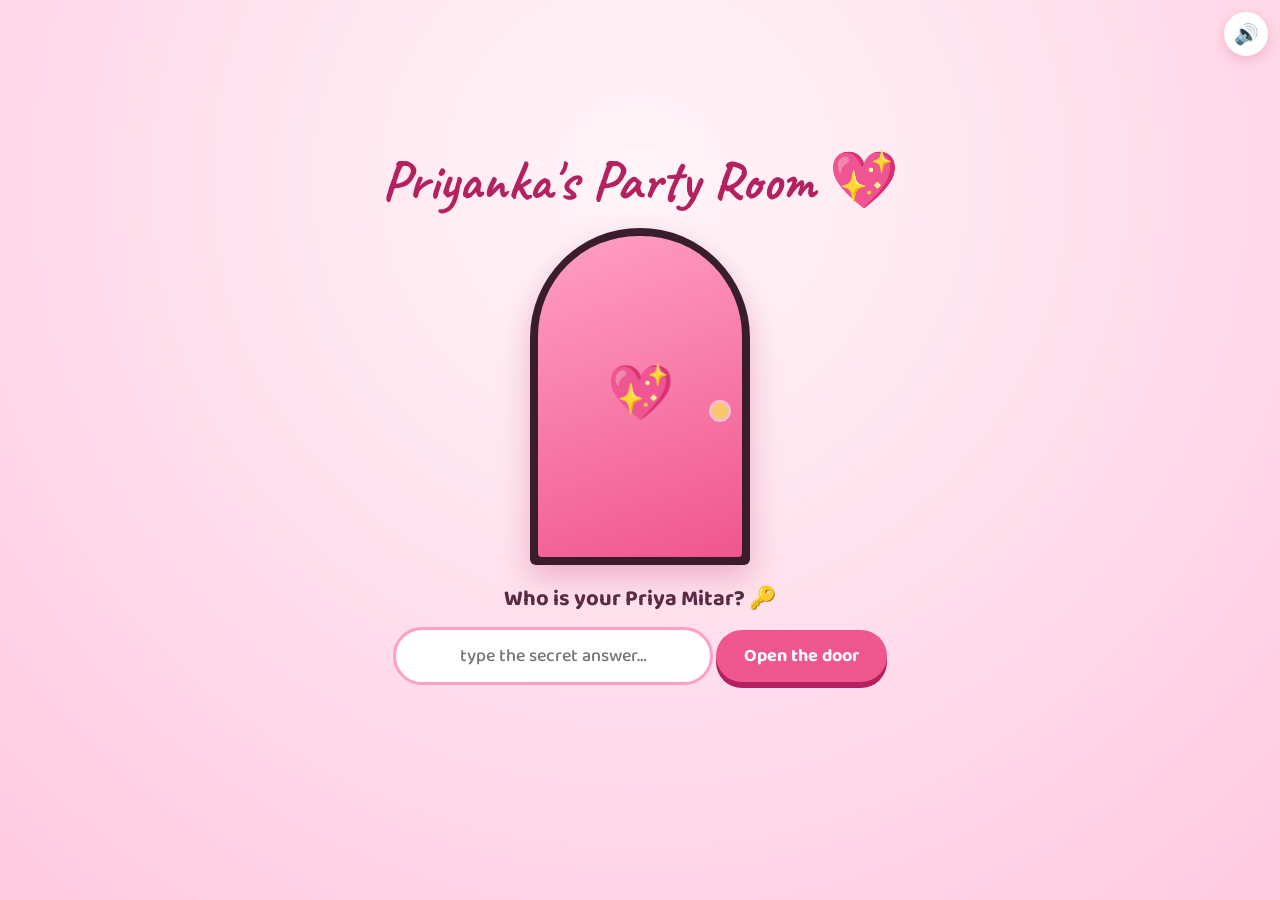
==== index.html @ fe65ac15 "feat: scaffold, door scene, countdown, audio and confetti libs Co-Authored-By: Claude Sonnet 5.5 <no" ====
<!doctype html>
<html lang="en">
<head>
  <meta charset="utf-8">
  <meta name="viewport" content="width=device-width, initial-scale=1, viewport-fit=cover">
  <title>Happy Birthday Priyanka 💖</title>
  <meta name="theme-color" content="#ffd6e7">
  <link rel="preconnect" href="https://fonts.googleapis.com">
  <link href="https://fonts.googleapis.com/css2?family=Baloo+2:wght@500;700&family=Caveat:wght@500;700&display=swap" rel="stylesheet">
  <link rel="stylesheet" href="css/base.css">
  <link rel="stylesheet" href="css/scenes.css">
</head>
<body>
  <canvas id="fx" aria-hidden="true"></canvas>
  <main id="stage"></main>
  <button id="mute" class="icon-btn" aria-label="Toggle sound">🔊</button>
  <script src="vendor/gsap.min.js"></script>
  <script type="module" src="js/main.js"></script>
</body>
</html>
---- css/base.css ----
:root {
  --pink-50: #fff5f9;
  --pink-100: #ffe3ef;
  --pink-200: #ffc9de;
  --pink-300: #ff9fc4;
  --pink-500: #f0568e;
  --pink-700: #b3225f;
  --cream: #fff8ec;
  --gold: #f7c86a;
  --ink: #5a2a43;
  --font-ui: 'Baloo 2', 'Segoe UI', system-ui, sans-serif;
  --font-hand: 'Caveat', 'Comic Sans MS', cursive;
  --bounce: cubic-bezier(.34, 1.56, .64, 1);
}
* { box-sizing: border-box; -webkit-tap-highlight-color: transparent; }
html, body { margin: 0; height: 100%; overflow: hidden; background: var(--pink-100); color: var(--ink); font-family: var(--font-ui); touch-action: manipulation; }
#stage { position: fixed; inset: 0; overflow: hidden; background: radial-gradient(circle at 50% 20%, var(--pink-50), var(--pink-200)); }
#fx { position: fixed; inset: 0; width: 100%; height: 100%; pointer-events: none; z-index: 50; }
.scene { position: absolute; inset: 0; display: flex; flex-direction: column; align-items: center; justify-content: center; padding: 16px; text-align: center; }
.icon-btn { position: fixed; top: 12px; right: 12px; z-index: 60; width: 44px; height: 44px; border-radius: 50%; border: 0; background: #fff; box-shadow: 0 4px 12px #b3225f33; font-size: 20px; cursor: pointer; }
.btn { font: 700 18px var(--font-ui); color: #fff; background: var(--pink-500); border: 0; border-radius: 999px; padding: 12px 28px; min-height: 48px; box-shadow: 0 6px 0 var(--pink-700); cursor: pointer; transition: transform .15s var(--bounce); }
.btn:active { transform: translateY(4px); box-shadow: 0 2px 0 var(--pink-700); }
.hand { font-family: var(--font-hand); }
h1, h2 { margin: 0 0 .3em; color: var(--pink-700); }
.hidden { display: none !important; }
@media (prefers-reduced-motion: reduce) { * { animation-duration: .01ms !important; } }
---- css/scenes.css ----
/* ---------- Door ---------- */
.door-title { font-size: clamp(32px, 8vw, 56px); margin: 0 0 12px; }
.door { width: min(220px, 50vw); aspect-ratio: 3/4.6; perspective: 700px; margin-bottom: 16px; background: #3a1d2c; border-radius: 110px 110px 6px 6px; padding: 8px; box-shadow: 0 12px 30px #b3225f44; cursor: pointer; }
.door-panel { position: relative; width: 100%; height: 100%; border-radius: 100px 100px 4px 4px; background: linear-gradient(160deg, var(--pink-300), var(--pink-500)); transform-origin: left center; transition: transform 1.1s var(--bounce); display: grid; place-items: center; }
.door.open .door-panel { transform: rotateY(-105deg); }
.door.open { background: radial-gradient(circle, #fff3b0, #ffb4d2); }
.knob { position: absolute; right: 14px; top: 52%; width: 16px; height: 16px; border-radius: 50%; background: var(--gold); box-shadow: 0 0 0 3px #fff8; }
.door-heart { font-size: 54px; animation: beat 1.2s infinite; }
@keyframes beat { 50% { transform: scale(1.18); } }
.hint { font-size: 26px; margin: 0 0 8px; }
.count { display: flex; gap: 10px; justify-content: center; }
.cd { background: #fff; border-radius: 16px; padding: 8px 12px; min-width: 62px; box-shadow: 0 4px 10px #b3225f22; }
.cd b { display: block; font-size: 28px; color: var(--pink-500); }
.cd small { color: var(--ink); opacity: .7; }
.question { font-size: 22px; font-weight: 700; margin: 0 0 10px; }
.answer { width: min(320px, 80vw); font: 500 18px var(--font-ui); padding: 12px 18px; border-radius: 999px; border: 3px solid var(--pink-300); outline: 0; text-align: center; margin-bottom: 12px; background: #fff; color: var(--ink); }
.answer:focus { border-color: var(--pink-500); }
.msg { min-height: 3em; max-width: 340px; margin: 10px auto 0; font-weight: 700; color: var(--pink-700); }
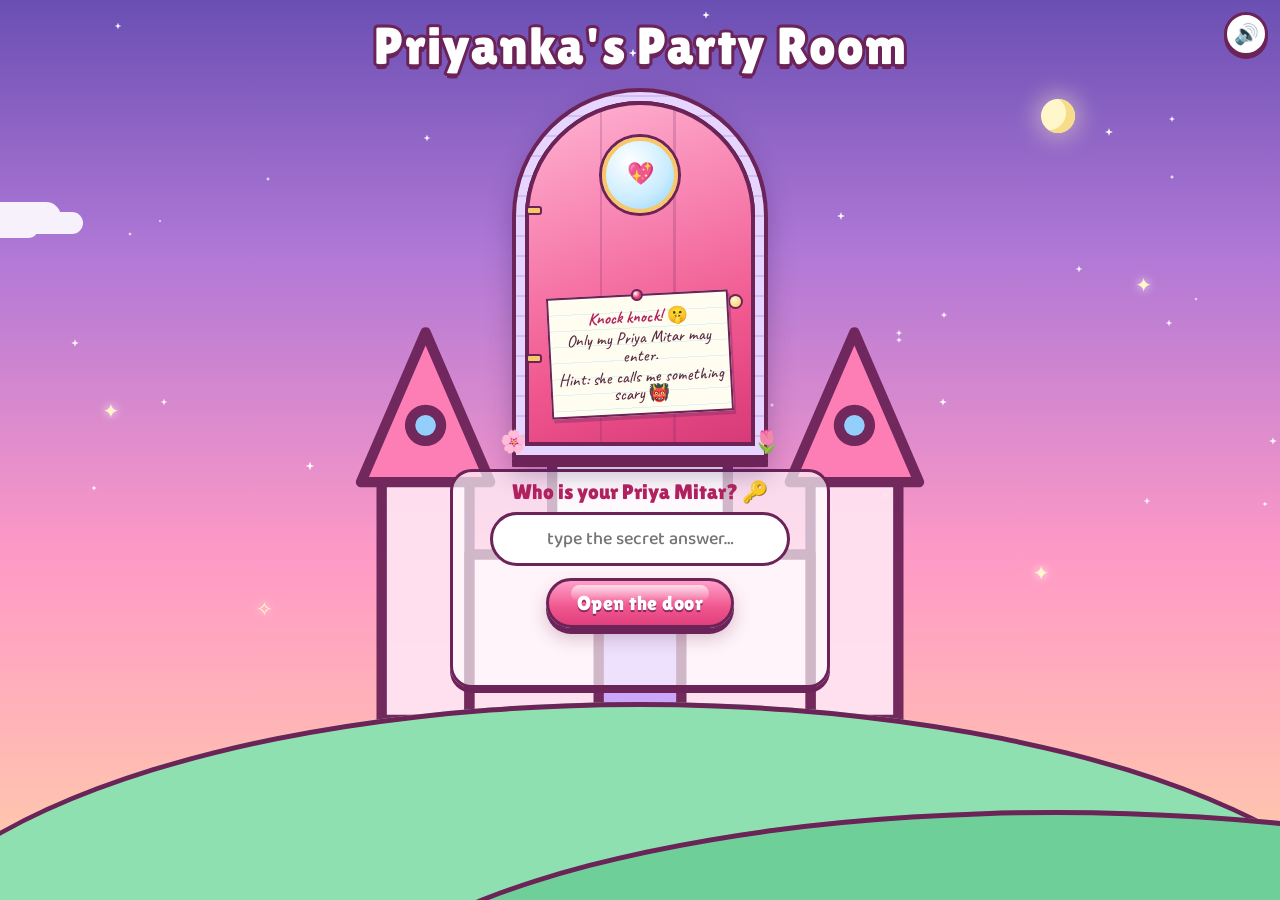
==== commit 8901ca23: "feat: storybook cartoon theme, note pinned on the door Co-Authored-By: Claude Sonnet 5.5 <noreply@an" ====
--- a/index.html
+++ b/index.html
@@ -6,7 +6,7 @@
   <title>Happy Birthday Priyanka 💖</title>
   <meta name="theme-color" content="#ffd6e7">
   <link rel="preconnect" href="https://fonts.googleapis.com">
-  <link href="https://fonts.googleapis.com/css2?family=Baloo+2:wght@500;700&family=Caveat:wght@500;700&display=swap" rel="stylesheet">
+  <link href="https://fonts.googleapis.com/css2?family=Baloo+2:wght@500;700&family=Caveat:wght@500;700&family=Lilita+One&display=swap" rel="stylesheet">
   <link rel="stylesheet" href="css/base.css">
   <link rel="stylesheet" href="css/scenes.css">
 </head>
--- a/css/base.css
+++ b/css/base.css
@@ -8,19 +8,23 @@
   --cream: #fff8ec;
   --gold: #f7c86a;
   --ink: #5a2a43;
+  --outline: #6b2358;
+  --font-title: 'Lilita One', 'Baloo 2', system-ui, sans-serif;
   --font-ui: 'Baloo 2', 'Segoe UI', system-ui, sans-serif;
   --font-hand: 'Caveat', 'Comic Sans MS', cursive;
   --bounce: cubic-bezier(.34, 1.56, .64, 1);
 }
 * { box-sizing: border-box; -webkit-tap-highlight-color: transparent; }
 html, body { margin: 0; height: 100%; overflow: hidden; background: var(--pink-100); color: var(--ink); font-family: var(--font-ui); touch-action: manipulation; }
-#stage { position: fixed; inset: 0; overflow: hidden; background: radial-gradient(circle at 50% 20%, var(--pink-50), var(--pink-200)); }
+#stage { position: fixed; inset: 0; overflow: hidden; background: linear-gradient(#ffd9ec, #ffc2dd); }
 #fx { position: fixed; inset: 0; width: 100%; height: 100%; pointer-events: none; z-index: 50; }
 .scene { position: absolute; inset: 0; display: flex; flex-direction: column; align-items: center; justify-content: center; padding: 16px; text-align: center; }
-.icon-btn { position: fixed; top: 12px; right: 12px; z-index: 60; width: 44px; height: 44px; border-radius: 50%; border: 0; background: #fff; box-shadow: 0 4px 12px #b3225f33; font-size: 20px; cursor: pointer; }
-.btn { font: 700 18px var(--font-ui); color: #fff; background: var(--pink-500); border: 0; border-radius: 999px; padding: 12px 28px; min-height: 48px; box-shadow: 0 6px 0 var(--pink-700); cursor: pointer; transition: transform .15s var(--bounce); }
-.btn:active { transform: translateY(4px); box-shadow: 0 2px 0 var(--pink-700); }
+.icon-btn { position: fixed; top: 12px; right: 12px; z-index: 60; width: 44px; height: 44px; border-radius: 50%; border: 3px solid var(--outline); background: #fff; box-shadow: 0 3px 0 var(--outline); font-size: 20px; cursor: pointer; }
+.btn { position: relative; font: 400 20px var(--font-title); letter-spacing: .5px; color: #fff; text-shadow: 0 2px 0 #8a2760; background: linear-gradient(#ff9fc9, #f0568e 60%, #e0407c); border: 3px solid var(--outline); border-radius: 999px; padding: 10px 28px; min-height: 50px; box-shadow: 0 6px 0 var(--outline), 0 10px 18px #6b235844; cursor: pointer; transition: transform .15s var(--bounce); overflow: hidden; }
+.btn::after { content: ''; position: absolute; left: 12%; right: 12%; top: 4px; height: 38%; border-radius: 999px; background: linear-gradient(#ffffffaa, #fff0); pointer-events: none; }
+.btn:active { transform: translateY(4px); box-shadow: 0 2px 0 var(--outline); }
 .hand { font-family: var(--font-hand); }
 h1, h2 { margin: 0 0 .3em; color: var(--pink-700); }
+.title { font: 400 clamp(34px, 9.5vw, 58px)/1 var(--font-title); color: #fff; margin: 0; -webkit-text-stroke: 7px var(--outline); paint-order: stroke fill; text-shadow: 0 5px 0 var(--outline); letter-spacing: 1px; }
 .hidden { display: none !important; }
 @media (prefers-reduced-motion: reduce) { * { animation-duration: .01ms !important; } }
--- a/css/scenes.css
+++ b/css/scenes.css
@@ -1,18 +1,100 @@
-/* ---------- Door ---------- */
-.door-title { font-size: clamp(32px, 8vw, 56px); margin: 0 0 12px; }
-.door { width: min(220px, 50vw); aspect-ratio: 3/4.6; perspective: 700px; margin-bottom: 16px; background: #3a1d2c; border-radius: 110px 110px 6px 6px; padding: 8px; box-shadow: 0 12px 30px #b3225f44; cursor: pointer; }
-.door-panel { position: relative; width: 100%; height: 100%; border-radius: 100px 100px 4px 4px; background: linear-gradient(160deg, var(--pink-300), var(--pink-500)); transform-origin: left center; transition: transform 1.1s var(--bounce); display: grid; place-items: center; }
+/* ---------- Door: storybook twilight ---------- */
+.door-scene { justify-content: flex-start; gap: 10px; padding-top: 14px; background: linear-gradient(#6a4fb3 0%, #b078d6 28%, #ff9ac6 62%, #ffd0a8 100%); overflow: hidden; z-index: 0; }
+.sky { position: absolute; inset: 0; z-index: -1; overflow: hidden; }
+.stars i { position: absolute; width: 6px; height: 6px; background: #fff; clip-path: polygon(50% 0, 62% 38%, 100% 50%, 62% 62%, 50% 100%, 38% 62%, 0 50%, 38% 38%); animation: twinkle2 2.4s ease-in-out infinite; }
+@keyframes twinkle2 { 50% { opacity: .25; } }
+.moon { position: absolute; right: 16%; top: 11%; width: 34px; height: 34px; border-radius: 50%; background: #fff7c9; box-shadow: inset -9px -3px 0 #f7dd8a, 0 0 22px 6px #fff7c966; }
+.cloud { position: absolute; height: 22px; width: 90px; border-radius: 99px; background: #fff; opacity: .9; box-shadow: 18px -10px 0 4px #fff, 44px -4px 0 0 #fff; animation: drift 24s linear infinite alternate; }
+.c1 { top: 24%; left: -4%; }
+.c2 { top: 40%; right: -6%; transform: scale(.7); animation-duration: 30s; animation-direction: alternate-reverse; }
+@keyframes drift { to { transform: translateX(40px); } }
+.castle { position: absolute; left: 50%; bottom: 20%; width: min(620px, 135vw); transform: translateX(-50%); opacity: .95; }
+.hill { position: absolute; left: -10%; right: -10%; border-radius: 50% 50% 0 0 / 100% 100% 0 0; box-shadow: inset 0 5px 0 var(--outline); }
+.h1 { bottom: -10%; height: 32%; background: #8fe0b0; }
+.h2 { bottom: -16%; height: 26%; background: #6fcf98; left: 25%; right: -40%; }
+.spark { position: absolute; color: #fff7c9; text-shadow: 0 0 10px #fff; font-size: 20px; animation: float 3.4s ease-in-out infinite; }
+.s1 { left: 8%; top: 44%; } .s2 { right: 10%; top: 30%; animation-delay: .8s; } .s3 { left: 20%; top: 66%; animation-delay: 1.4s; } .s4 { right: 18%; top: 62%; animation-delay: 2s; }
+@keyframes float { 50% { transform: translateY(-12px) rotate(20deg); opacity: .5; } }
+.door-title { margin-top: 6px; font-size: clamp(26px, 7.4vw, 52px); -webkit-text-stroke: 6px var(--outline); max-width: calc(100% - 64px); }
+.arch { position: relative; padding: 9px; border-radius: 999px 999px 8px 8px; background: repeating-linear-gradient(0deg, #e6d6ff 0 18px, #d4bdf5 18px 20px); border: 4px solid var(--outline); box-shadow: 0 8px 0 var(--outline), 0 14px 26px #3a1d5a55; margin-top: 6px; }
+.arch::before, .arch::after { content: '🌸'; position: absolute; font-size: 22px; bottom: -6px; }
+.arch::before { left: -16px; } .arch::after { right: -16px; content: '🌷'; }
+.door { width: min(230px, 56vw, 26vh); aspect-ratio: 3/4.5; perspective: 800px; border-radius: 999px 999px 4px 4px; background: #3a1d2c; cursor: pointer; }
+.door-panel { position: relative; width: 100%; height: 100%; border-radius: 999px 999px 4px 4px; border: 4px solid var(--outline); background:
+  linear-gradient(90deg, #0000 0 32%, #6b235833 32% 33%, #0000 33% 65%, #6b235833 65% 66%, #0000 66%),
+  linear-gradient(160deg, #ffb3d4, #f0568e 70%, #d63a78);
+  transform-origin: left center; transition: transform 1.1s var(--bounce); display: flex; justify-content: center; align-items: flex-start; padding-top: 14%; overflow: visible; }
 .door.open .door-panel { transform: rotateY(-105deg); }
-.door.open { background: radial-gradient(circle, #fff3b0, #ffb4d2); }
-.knob { position: absolute; right: 14px; top: 52%; width: 16px; height: 16px; border-radius: 50%; background: var(--gold); box-shadow: 0 0 0 3px #fff8; }
-.door-heart { font-size: 54px; animation: beat 1.2s infinite; }
-@keyframes beat { 50% { transform: scale(1.18); } }
-.hint { font-size: 26px; margin: 0 0 8px; }
+.door.open { background: radial-gradient(circle, #fffbd0, #ffd36b 55%, #ffb4d2); }
+.porthole { width: 34%; aspect-ratio: 1; border-radius: 50%; border: 4px solid var(--gold); background: radial-gradient(circle at 35% 30%, #fff, #c9ecff 60%, #8fd3ff); display: grid; place-items: center; font-size: clamp(14px, 4vw, 22px); box-shadow: 0 0 0 3px var(--outline); animation: beat 1.4s infinite; }
+@keyframes beat { 50% { transform: scale(1.1); } }
+.hinge { position: absolute; left: -3px; width: 16px; height: 9px; background: var(--gold); border: 2px solid var(--outline); border-radius: 3px; }
+.hg1 { top: 30%; } .hg2 { top: 74%; }
+.knob { position: absolute; right: 8px; top: 56%; width: 15px; height: 15px; border-radius: 50%; background: radial-gradient(circle at 35% 30%, #fff6c8, var(--gold)); border: 2px solid var(--outline); }
+.note { position: absolute; left: 50%; bottom: 8%; width: 82%; transform: translateX(-50%) rotate(-3deg); background: #fffdf0; padding: 12px 6px 7px; border: 2px solid var(--outline); box-shadow: 2px 4px 0 #6b235855; font: 500 clamp(13px, 3.9vw, 17px)/1.05 var(--font-hand); color: var(--ink); text-align: center; cursor: pointer; z-index: 2; background-image: repeating-linear-gradient(#0000 0 15px, #8fd3ff44 15px 16px); }
+.note p { margin: 0 0 3px; }
+.note p:first-of-type { font-weight: 700; color: var(--pink-700); }
+.pin { position: absolute; top: -7px; left: 50%; width: 12px; height: 12px; margin-left: -6px; border-radius: 50%; background: radial-gradient(circle at 35% 30%, #fff, #e8416f 55%); border: 2px solid var(--outline); }
+.card { background: #fffa; border: 3px solid var(--outline); border-radius: 22px; padding: 8px 16px 10px; box-shadow: 0 5px 0 var(--outline); max-width: min(380px, 92vw); }
+.hint { font-size: 24px; margin: 0 0 6px; color: var(--pink-700); }
 .count { display: flex; gap: 10px; justify-content: center; }
-.cd { background: #fff; border-radius: 16px; padding: 8px 12px; min-width: 62px; box-shadow: 0 4px 10px #b3225f22; }
-.cd b { display: block; font-size: 28px; color: var(--pink-500); }
+.cd { background: #fff; border: 3px solid var(--outline); border-radius: 14px; padding: 4px 10px; min-width: 58px; }
+.cd b { display: block; font: 400 26px var(--font-title); color: var(--pink-500); }
 .cd small { color: var(--ink); opacity: .7; }
-.question { font-size: 22px; font-weight: 700; margin: 0 0 10px; }
-.answer { width: min(320px, 80vw); font: 500 18px var(--font-ui); padding: 12px 18px; border-radius: 999px; border: 3px solid var(--pink-300); outline: 0; text-align: center; margin-bottom: 12px; background: #fff; color: var(--ink); }
-.answer:focus { border-color: var(--pink-500); }
-.msg { min-height: 3em; max-width: 340px; margin: 10px auto 0; font-weight: 700; color: var(--pink-700); }
+.question { font: 400 21px var(--font-title); margin: 0 0 8px; color: var(--pink-700); }
+.answer { width: min(300px, 76vw); font: 500 18px var(--font-ui); padding: 10px 18px; border-radius: 999px; border: 3px solid var(--outline); outline: 0; text-align: center; margin-bottom: 12px; background: #fff; color: var(--ink); }
+.answer:focus { box-shadow: 0 0 0 4px #ff9fc488; }
+.msg { min-height: 2.6em; max-width: 340px; margin: 8px auto 0; font-weight: 700; color: var(--pink-700); font-size: 15px; }
+@media (max-height: 640px) { .door { width: min(180px, 46vw, 26vh); } .castle { display: none; } }
+
+/* ---------- Room: cartoon parlour ---------- */
+.room { position: absolute; inset: 0; overflow: hidden; }
+.wall { position: absolute; inset: 0 0 26% 0; background:
+  radial-gradient(circle at 50% 50%, #ffffff66 0 4px, transparent 5px) 0 0/44px 44px,
+  repeating-linear-gradient(90deg, #ffcfe3 0 30px, #ffbcd8 30px 60px); }
+.wall::after { content: ''; position: absolute; left: 0; right: 0; bottom: 0; height: 54px; background: linear-gradient(#fff3fa, #ffe0ee); border-top: 5px solid var(--outline); }
+.floor { position: absolute; inset: auto 0 0 0; height: 26%; background: repeating-linear-gradient(90deg, #f6cf9f 0 52px, #e8b983 52px 55px); border-top: 5px solid var(--outline); }
+.rug { position: absolute; left: 4%; right: 4%; bottom: 6px; height: calc(26% - 14px); border-radius: 50%; background: radial-gradient(ellipse, #ff9fc9 0 38%, #ffc2dd 38% 60%, #ff9fc9 60%); border: 4px solid var(--outline); opacity: .95; }
+.curtain { position: absolute; top: 0; width: clamp(24px, 8vw, 46px); height: 58%; z-index: 1; background: repeating-linear-gradient(90deg, #d84a8a 0 8px, #ee74a9 8px 16px); border: 3px solid var(--outline); border-top: 0; }
+.curtain.l { left: 0; border-left: 0; border-radius: 0 0 40px 0; } .curtain.r { right: 0; border-right: 0; border-radius: 0 0 0 40px; }
+.curtain::after { content: ''; position: absolute; bottom: 30%; left: 0; right: 0; height: 8px; background: var(--gold); border-block: 2px solid var(--outline); }
+.twinkles b { position: absolute; color: #fff; text-shadow: 0 0 8px #fff; font-size: 16px; animation: float 3.6s ease-in-out infinite; z-index: 1; }
+.fairy { position: absolute; left: 0; top: 0; width: 100%; height: 60px; z-index: 2; }
+.bulbs { z-index: 2; position: absolute; inset: 0 0 auto 0; height: 60px; }
+.bulbs i { position: absolute; width: 13px; height: 17px; border-radius: 50% 50% 55% 55%; border: 2px solid var(--outline); filter: grayscale(1) brightness(.85); opacity: .85; transform: translateX(-50%); }
+.lit .bulbs i { filter: none; opacity: 1; box-shadow: 0 0 14px 4px currentColor; animation: twinkle 1.4s infinite; }
+@keyframes twinkle { 50% { opacity: .45; transform: translateX(-50%) scale(.85); } }
+.disco { position: absolute; left: 50%; top: 0; width: 54px; transform: translateX(-50%); z-index: 3; }
+.disco::before { content: ''; display: block; width: 3px; height: 50px; margin: 0 auto; background: var(--outline); }
+.disco i { display: block; width: 54px; height: 54px; border-radius: 50%; background: conic-gradient(#ddd, #fff, #bbb, #fff, #ccc, #fff, #ddd); border: 3px solid var(--outline); filter: grayscale(.4); }
+.lit .disco i { animation: spin 3s linear infinite; box-shadow: 0 0 30px 12px #fff9, -40px 20px 60px 10px #ff7eb355, 40px 20px 60px 10px #8fd3ff55; filter: none; }
+@keyframes spin { to { transform: rotate(360deg); } }
+.banner { position: absolute; top: 118px; left: 0; right: 0; display: flex; flex-direction: column; gap: 6px; align-items: center; z-index: 2; }
+.bunting { display: flex; gap: 3px; filter: drop-shadow(0 2px 0 var(--outline)) drop-shadow(0 -1px 0 var(--outline)); }
+.slot { width: clamp(24px, 8.5vw, 38px); height: clamp(30px, 10.5vw, 46px); clip-path: polygon(0 0, 100% 0, 100% 78%, 50% 100%, 0 78%); background: #ffffffaa; display: grid; place-items: center; font: 400 clamp(16px, 5vw, 24px) var(--font-title); color: #fff; }
+.slot.filled { background: linear-gradient(#ff8fbf, #f0568e); text-shadow: 0 2px 0 #8a2760; }
+.slot.pop { animation: pop .4s var(--bounce); }
+@keyframes pop { 50% { transform: scale(1.3) rotate(6deg); } }
+.shelf { position: absolute; left: 50%; bottom: calc(26% + 6px); transform: translateX(-50%); display: flex; align-items: center; gap: 10px; background: #fffc; border: 3px solid var(--outline); box-shadow: 0 4px 0 var(--outline); padding: 2px 16px; border-radius: 14px; font-size: 28px; white-space: nowrap; z-index: 1; }
+.baker { font-size: 20px; color: var(--pink-700); }
+.balloon { position: absolute; width: clamp(44px, 12vw, 64px); height: clamp(58px, 15vw, 82px); border: 0; background: none; padding: 0; cursor: pointer; z-index: 4; animation: bob 3.2s ease-in-out infinite; }
+.balloon i { position: absolute; inset: 0 0 12px 0; border-radius: 50% 50% 48% 48%; border: 3px solid var(--outline); background: radial-gradient(ellipse at 32% 24%, #fff 0 9%, #fff0 10%), radial-gradient(circle at 35% 30%, #fff6 0 20%, #fff0 40%), var(--c); box-shadow: inset -7px -9px 0 #0002; }
+.balloon::before { content: ''; position: absolute; left: 50%; bottom: 8px; margin-left: -5px; border: 5px solid transparent; border-bottom-color: var(--outline); border-top: 0; }
+.balloon::after { content: ''; position: absolute; left: 50%; bottom: -10px; width: 2px; height: 20px; background: var(--outline); }
+@keyframes bob { 50% { transform: translateY(-14px) rotate(3deg); } }
+.dim { position: absolute; inset: 0; background: #2d1230; opacity: .55; pointer-events: none; transition: opacity .8s; z-index: 5; }
+.lit .dim { opacity: 0; }
+.switch, .popper { position: absolute; z-index: 20; cursor: pointer; font-family: var(--font-ui); border: 3px solid var(--outline); box-shadow: 0 4px 0 var(--outline); }
+.switch { left: 10px; top: 70px; width: 46px; height: 72px; border-radius: 12px; background: #fff; display: flex; flex-direction: column; align-items: center; justify-content: space-between; padding: 6px 0 2px; }
+.switch small { font-size: 11px; color: var(--ink); font-weight: 700; }
+.knob-sw { width: 20px; height: 34px; border-radius: 6px; border: 2px solid var(--outline); background: var(--pink-300); box-shadow: inset 0 -12px 0 var(--pink-500); transition: transform .25s; transform: translateY(2px); }
+.lit .knob-sw { background: var(--gold); box-shadow: inset 0 12px 0 #e0a93a; transform: translateY(-2px); }
+.popper { right: 10px; top: 70px; font-size: 32px; background: #fff; border-radius: 14px; padding: 4px 10px; display: flex; flex-direction: column; align-items: center; }
+.popper small { font-size: 11px; color: var(--ink); font-weight: 700; }
+.room-hint { position: absolute; left: 0; right: 0; bottom: calc(26% + 56px); font-size: 24px; margin: 0; z-index: 20; color: #fff; -webkit-text-stroke: 4px var(--outline); paint-order: stroke fill; font-weight: 700; }
+.tray { position: absolute; left: 8px; right: 8px; bottom: 10px; height: calc(26% - 20px); display: flex; flex-wrap: wrap; gap: 4px; justify-content: center; align-content: center; z-index: 20; }
+.tile { width: 32px; height: 36px; display: grid; place-items: center; border-radius: 9px; background: #fff; border: 3px solid var(--outline); color: var(--pink-500); font: 400 19px var(--font-title); box-shadow: 0 3px 0 var(--outline); cursor: grab; touch-action: none; user-select: none; }
+.tile.spacer { visibility: hidden; }
+.tile.drag { cursor: grabbing; box-shadow: 0 10px 0 var(--outline), 0 16px 18px #6b235855; transform: scale(1.15) rotate(-4deg); }
+.go { position: absolute; left: 50%; bottom: 14px; transform: translateX(-50%); z-index: 30; white-space: nowrap; }
+.room:has(.go:not(.hidden)) .tray { display: none; }
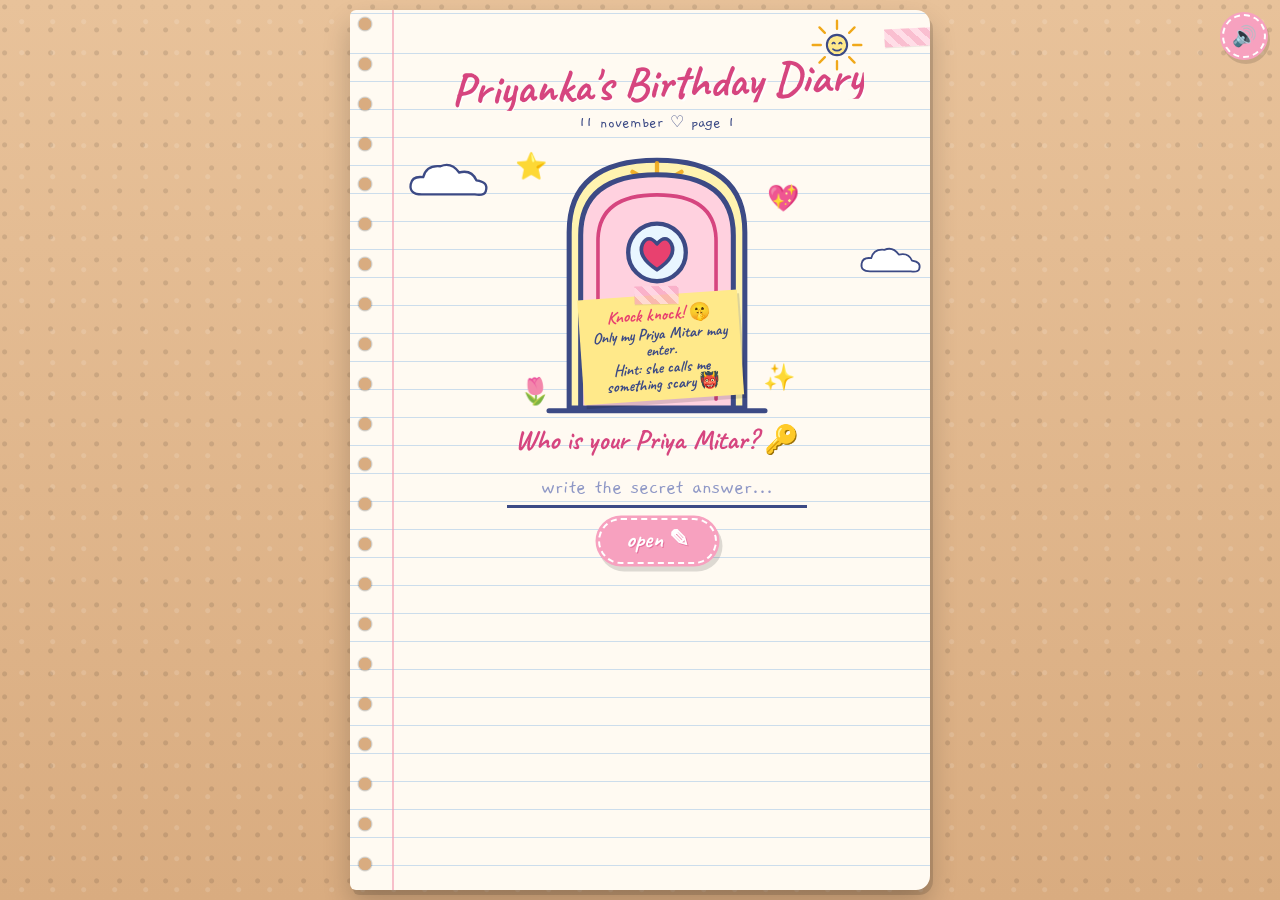
==== commit da828307: "feat: scrapbook diary theme with page-turn transitions and animated doodles Co-Authored-By: Claude S" ====
--- a/index.html
+++ b/index.html
@@ -6,7 +6,7 @@
   <title>Happy Birthday Priyanka 💖</title>
   <meta name="theme-color" content="#ffd6e7">
   <link rel="preconnect" href="https://fonts.googleapis.com">
-  <link href="https://fonts.googleapis.com/css2?family=Baloo+2:wght@500;700&family=Caveat:wght@500;700&family=Lilita+One&display=swap" rel="stylesheet">
+  <link href="https://fonts.googleapis.com/css2?family=Caveat:wght@500;700&family=Gaegu:wght@400;700&display=swap" rel="stylesheet">
   <link rel="stylesheet" href="css/base.css">
   <link rel="stylesheet" href="css/scenes.css">
 </head>
--- a/css/base.css
+++ b/css/base.css
@@ -1,30 +1,68 @@
+/* Scrapbook diary: a paper desk, lined pages, washi tape, stickers and pencil doodles. */
 :root {
-  --pink-50: #fff5f9;
-  --pink-100: #ffe3ef;
-  --pink-200: #ffc9de;
-  --pink-300: #ff9fc4;
-  --pink-500: #f0568e;
-  --pink-700: #b3225f;
-  --cream: #fff8ec;
-  --gold: #f7c86a;
-  --ink: #5a2a43;
-  --outline: #6b2358;
-  --font-title: 'Lilita One', 'Baloo 2', system-ui, sans-serif;
-  --font-ui: 'Baloo 2', 'Segoe UI', system-ui, sans-serif;
+  --paper: #fffaf2;
+  --kraft: #e2b98f;
+  --ink: #3c4a85;
+  --pink: #d6457f;
+  --washi: #f7a1bf;
+  --washi-2: #ffd6e4;
+  --sticky: #ffe98a;
+  --rule: #9fc3e688;
+  --red: #e8416f;
   --font-hand: 'Caveat', 'Comic Sans MS', cursive;
+  --font-body: 'Gaegu', 'Comic Sans MS', cursive;
   --bounce: cubic-bezier(.34, 1.56, .64, 1);
 }
 * { box-sizing: border-box; -webkit-tap-highlight-color: transparent; }
-html, body { margin: 0; height: 100%; overflow: hidden; background: var(--pink-100); color: var(--ink); font-family: var(--font-ui); touch-action: manipulation; }
-#stage { position: fixed; inset: 0; overflow: hidden; background: linear-gradient(#ffd9ec, #ffc2dd); }
+html, body { margin: 0; height: 100%; overflow: hidden; background: var(--kraft); color: var(--ink); font-family: var(--font-body); font-size: 18px; touch-action: manipulation; }
+/* the desk the diary lies on */
+#stage { position: fixed; inset: 0; overflow: hidden; perspective: 1800px; background:
+  radial-gradient(circle at 20% 30%, #0000001a 0 2px, #0000 3px) 0 0/23px 23px,
+  radial-gradient(circle at 70% 70%, #ffffff22 0 2px, #0000 3px) 0 0/31px 31px,
+  linear-gradient(#e8c29a, #d9ac80); }
 #fx { position: fixed; inset: 0; width: 100%; height: 100%; pointer-events: none; z-index: 50; }
-.scene { position: absolute; inset: 0; display: flex; flex-direction: column; align-items: center; justify-content: center; padding: 16px; text-align: center; }
-.icon-btn { position: fixed; top: 12px; right: 12px; z-index: 60; width: 44px; height: 44px; border-radius: 50%; border: 3px solid var(--outline); background: #fff; box-shadow: 0 3px 0 var(--outline); font-size: 20px; cursor: pointer; }
-.btn { position: relative; font: 400 20px var(--font-title); letter-spacing: .5px; color: #fff; text-shadow: 0 2px 0 #8a2760; background: linear-gradient(#ff9fc9, #f0568e 60%, #e0407c); border: 3px solid var(--outline); border-radius: 999px; padding: 10px 28px; min-height: 50px; box-shadow: 0 6px 0 var(--outline), 0 10px 18px #6b235844; cursor: pointer; transition: transform .15s var(--bounce); overflow: hidden; }
-.btn::after { content: ''; position: absolute; left: 12%; right: 12%; top: 4px; height: 38%; border-radius: 999px; background: linear-gradient(#ffffffaa, #fff0); pointer-events: none; }
-.btn:active { transform: translateY(4px); box-shadow: 0 2px 0 var(--outline); }
+.layer { position: absolute; inset: 0; backface-visibility: hidden; }
+.busy .layer { pointer-events: none; }
+
+/* every scene is one diary page */
+.page { position: absolute; inset: 10px max(10px, calc(50% - 290px)); overflow: hidden; background-color: var(--paper);
+  background-image: repeating-linear-gradient(#0000 0 27px, var(--rule) 27px 28px); background-position: 0 16px;
+  border-radius: 6px 14px 14px 6px; box-shadow: 3px 5px 0 #0002, 0 14px 28px #0003; text-align: center; }
+.page::before { content: ''; position: absolute; left: 42px; top: 0; bottom: 0; width: 2px; background: #f4a3b8aa; z-index: 1; pointer-events: none; }
+.page::after { content: ''; position: absolute; left: 7px; top: 0; bottom: 0; width: 16px; z-index: 6; pointer-events: none;
+  background: radial-gradient(circle at 8px 14px, #d9ac80 0 6px, #0003 6.5px, #0000 8px) 0 0/16px 40px repeat-y; }
+.scroller { position: absolute; inset: 0; overflow-y: auto; overflow-x: hidden; padding: 18px 14px 28px 52px; -webkit-overflow-scrolling: touch; display: flex; flex-direction: column; align-items: center; }
+
+.icon-btn { position: fixed; top: 14px; right: 14px; z-index: 60; width: 44px; height: 44px; border-radius: 50%; border: 2.5px dashed #fff; background: var(--washi); box-shadow: 0 0 0 2px var(--washi), 2px 4px 0 2px #0002; font-size: 20px; cursor: pointer; }
+
+/* handwriting */
 .hand { font-family: var(--font-hand); }
-h1, h2 { margin: 0 0 .3em; color: var(--pink-700); }
-.title { font: 400 clamp(34px, 9.5vw, 58px)/1 var(--font-title); color: #fff; margin: 0; -webkit-text-stroke: 7px var(--outline); paint-order: stroke fill; text-shadow: 0 5px 0 var(--outline); letter-spacing: 1px; }
+h1, h2 { margin: 0 0 .3em; }
+.title { margin: 0; font: 700 clamp(34px, 9.5vw, 54px)/.95 var(--font-hand); color: var(--pink); transform: rotate(-2deg); text-shadow: 1.5px 1.5px 0 #ffffffcc; }
 .hidden { display: none !important; }
-@media (prefers-reduced-motion: reduce) { * { animation-duration: .01ms !important; } }
+
+/* sticker button */
+.btn { position: relative; font: 700 24px var(--font-hand); color: #fff; background: var(--washi); border: 2.5px dashed #fff; border-radius: 999px; padding: 4px 26px 8px; min-height: 46px; box-shadow: 0 0 0 2.5px var(--washi), 3px 5px 0 2.5px #0002; cursor: pointer; transition: transform .15s var(--bounce); text-shadow: 1px 1px 0 #d6457f88; animation: wiggle 3.2s ease-in-out infinite; }
+.btn:active { transform: translateY(3px) scale(.97); }
+.btn:disabled { animation: none; opacity: .75; }
+
+/* washi tape */
+.tape { position: absolute; width: 60px; height: 18px; background: repeating-linear-gradient(45deg, #f7a1bfaa 0 6px, #ffd6e4cc 6px 12px); rotate: var(--r, -4deg); z-index: 4; box-shadow: 0 1px 0 #0001; animation: flutter 4s ease-in-out infinite; transform-origin: 50% 0; }
+
+/* ambient motion (uses individual transform properties so GSAP's `transform` never fights it) */
+@keyframes wiggle { 0%, 88%, 100% { rotate: 0deg; } 91% { rotate: -3deg; } 94% { rotate: 3deg; } 97% { rotate: -2deg; } }
+@keyframes flutter { 0%, 100% { rotate: calc(var(--r, -4deg) - 1.5deg); } 50% { rotate: calc(var(--r, -4deg) + 1.5deg); } }
+@keyframes bob { 50% { translate: 0 -8px; } }
+@keyframes sway { 0%, 100% { rotate: calc(var(--r, 0deg) - 1.6deg); } 50% { rotate: calc(var(--r, 0deg) + 1.6deg); } }
+@keyframes twinkle { 50% { opacity: .35; scale: .7; } }
+@keyframes spin { to { rotate: 360deg; } }
+@keyframes drift { to { translate: 40px 0; } }
+@keyframes floatup { 0% { translate: 0 0; opacity: 0; } 15% { opacity: 1; } 100% { translate: 14px -150px; opacity: 0; } }
+@keyframes write { from { clip-path: inset(0 100% 0 0); } to { clip-path: inset(0 0 0 0); } }
+@keyframes draw { to { stroke-dashoffset: 0; } }
+@keyframes pulse { 50% { scale: 1.12; } }
+@keyframes tick { 0% { translate: 0 -6px; scale: 1.15; } 100% { translate: 0 0; scale: 1; } }
+/* hand-drawn feel: doodles jitter like stop-motion frames (cheap: a stepped rotate, no filters) */
+.doodle { animation: jitter .9s steps(1, end) infinite; }
+@keyframes jitter { 0% { rotate: -.8deg; } 33% { rotate: .6deg; } 66% { rotate: -.2deg; } }
+@media (prefers-reduced-motion: reduce) { *, *::before, *::after { animation-duration: .01ms !important; animation-iteration-count: 1 !important; } }
--- a/css/scenes.css
+++ b/css/scenes.css
@@ -1,100 +1,142 @@
-/* ---------- Door: storybook twilight ---------- */
-.door-scene { justify-content: flex-start; gap: 10px; padding-top: 14px; background: linear-gradient(#6a4fb3 0%, #b078d6 28%, #ff9ac6 62%, #ffd0a8 100%); overflow: hidden; z-index: 0; }
-.sky { position: absolute; inset: 0; z-index: -1; overflow: hidden; }
-.stars i { position: absolute; width: 6px; height: 6px; background: #fff; clip-path: polygon(50% 0, 62% 38%, 100% 50%, 62% 62%, 50% 100%, 38% 62%, 0 50%, 38% 38%); animation: twinkle2 2.4s ease-in-out infinite; }
-@keyframes twinkle2 { 50% { opacity: .25; } }
-.moon { position: absolute; right: 16%; top: 11%; width: 34px; height: 34px; border-radius: 50%; background: #fff7c9; box-shadow: inset -9px -3px 0 #f7dd8a, 0 0 22px 6px #fff7c966; }
-.cloud { position: absolute; height: 22px; width: 90px; border-radius: 99px; background: #fff; opacity: .9; box-shadow: 18px -10px 0 4px #fff, 44px -4px 0 0 #fff; animation: drift 24s linear infinite alternate; }
-.c1 { top: 24%; left: -4%; }
-.c2 { top: 40%; right: -6%; transform: scale(.7); animation-duration: 30s; animation-direction: alternate-reverse; }
-@keyframes drift { to { transform: translateX(40px); } }
-.castle { position: absolute; left: 50%; bottom: 20%; width: min(620px, 135vw); transform: translateX(-50%); opacity: .95; }
-.hill { position: absolute; left: -10%; right: -10%; border-radius: 50% 50% 0 0 / 100% 100% 0 0; box-shadow: inset 0 5px 0 var(--outline); }
-.h1 { bottom: -10%; height: 32%; background: #8fe0b0; }
-.h2 { bottom: -16%; height: 26%; background: #6fcf98; left: 25%; right: -40%; }
-.spark { position: absolute; color: #fff7c9; text-shadow: 0 0 10px #fff; font-size: 20px; animation: float 3.4s ease-in-out infinite; }
-.s1 { left: 8%; top: 44%; } .s2 { right: 10%; top: 30%; animation-delay: .8s; } .s3 { left: 20%; top: 66%; animation-delay: 1.4s; } .s4 { right: 18%; top: 62%; animation-delay: 2s; }
-@keyframes float { 50% { transform: translateY(-12px) rotate(20deg); opacity: .5; } }
-.door-title { margin-top: 6px; font-size: clamp(26px, 7.4vw, 52px); -webkit-text-stroke: 6px var(--outline); max-width: calc(100% - 64px); }
-.arch { position: relative; padding: 9px; border-radius: 999px 999px 8px 8px; background: repeating-linear-gradient(0deg, #e6d6ff 0 18px, #d4bdf5 18px 20px); border: 4px solid var(--outline); box-shadow: 0 8px 0 var(--outline), 0 14px 26px #3a1d5a55; margin-top: 6px; }
-.arch::before, .arch::after { content: '🌸'; position: absolute; font-size: 22px; bottom: -6px; }
-.arch::before { left: -16px; } .arch::after { right: -16px; content: '🌷'; }
-.door { width: min(230px, 56vw, 26vh); aspect-ratio: 3/4.5; perspective: 800px; border-radius: 999px 999px 4px 4px; background: #3a1d2c; cursor: pointer; }
-.door-panel { position: relative; width: 100%; height: 100%; border-radius: 999px 999px 4px 4px; border: 4px solid var(--outline); background:
-  linear-gradient(90deg, #0000 0 32%, #6b235833 32% 33%, #0000 33% 65%, #6b235833 65% 66%, #0000 66%),
-  linear-gradient(160deg, #ffb3d4, #f0568e 70%, #d63a78);
-  transform-origin: left center; transition: transform 1.1s var(--bounce); display: flex; justify-content: center; align-items: flex-start; padding-top: 14%; overflow: visible; }
-.door.open .door-panel { transform: rotateY(-105deg); }
-.door.open { background: radial-gradient(circle, #fffbd0, #ffd36b 55%, #ffb4d2); }
-.porthole { width: 34%; aspect-ratio: 1; border-radius: 50%; border: 4px solid var(--gold); background: radial-gradient(circle at 35% 30%, #fff, #c9ecff 60%, #8fd3ff); display: grid; place-items: center; font-size: clamp(14px, 4vw, 22px); box-shadow: 0 0 0 3px var(--outline); animation: beat 1.4s infinite; }
-@keyframes beat { 50% { transform: scale(1.1); } }
-.hinge { position: absolute; left: -3px; width: 16px; height: 9px; background: var(--gold); border: 2px solid var(--outline); border-radius: 3px; }
-.hg1 { top: 30%; } .hg2 { top: 74%; }
-.knob { position: absolute; right: 8px; top: 56%; width: 15px; height: 15px; border-radius: 50%; background: radial-gradient(circle at 35% 30%, #fff6c8, var(--gold)); border: 2px solid var(--outline); }
-.note { position: absolute; left: 50%; bottom: 8%; width: 82%; transform: translateX(-50%) rotate(-3deg); background: #fffdf0; padding: 12px 6px 7px; border: 2px solid var(--outline); box-shadow: 2px 4px 0 #6b235855; font: 500 clamp(13px, 3.9vw, 17px)/1.05 var(--font-hand); color: var(--ink); text-align: center; cursor: pointer; z-index: 2; background-image: repeating-linear-gradient(#0000 0 15px, #8fd3ff44 15px 16px); }
-.note p { margin: 0 0 3px; }
-.note p:first-of-type { font-weight: 700; color: var(--pink-700); }
-.pin { position: absolute; top: -7px; left: 50%; width: 12px; height: 12px; margin-left: -6px; border-radius: 50%; background: radial-gradient(circle at 35% 30%, #fff, #e8416f 55%); border: 2px solid var(--outline); }
-.card { background: #fffa; border: 3px solid var(--outline); border-radius: 22px; padding: 8px 16px 10px; box-shadow: 0 5px 0 var(--outline); max-width: min(380px, 92vw); }
-.hint { font-size: 24px; margin: 0 0 6px; color: var(--pink-700); }
+/* ============ Door ============ */
+.door-scene { display: flex; flex-direction: column; align-items: center; justify-content: flex-start; gap: 6px; padding: 22px 16px 14px 50px; }
+.door-scene > * { position: relative; z-index: 2; }
+.sky { position: absolute !important; inset: 0; z-index: 1 !important; pointer-events: none; }
+.sky .sun { position: absolute; right: 66px; top: 8px; width: 54px; }
+.sky .sun .rays { transform-origin: 40px 40px; animation: spin 14s linear infinite; }
+.sky .cloud { position: absolute; left: 56px; top: 150px; width: 86px; animation: drift 9s ease-in-out infinite alternate; }
+.sky .cloud.c2 { left: auto; right: 6px; top: 235px; width: 66px; animation-duration: 12s; animation-direction: alternate-reverse; }
+.sky .fl { position: absolute; color: var(--pink); font-size: 22px; animation: floatup 7s ease-in infinite; opacity: 0; }
+.sky .f1 { left: 24%; bottom: 20%; animation-delay: 0s; } .sky .f2 { left: 70%; bottom: 14%; animation-delay: -2s; color: var(--red); }
+.sky .f3 { left: 48%; bottom: 8%; animation-delay: -4s; color: #f0a81a; } .sky .f4 { left: 84%; bottom: 26%; animation-delay: -5.5s; } .sky .f5 { left: 12%; bottom: 30%; animation-delay: -3s; color: #5aa0e6; }
+.door-title { font-size: clamp(30px, 8.6vw, 46px); margin-top: 6px; }
+.write { display: inline-block; animation: write 1.6s .3s steps(28, end) both; }
+.dateline { margin: 0; font: 400 16px var(--font-body); color: var(--ink); animation: write 1s 1.5s both; }
+.door-wrap { position: relative; margin-top: 4px; }
+.door { position: relative; width: min(216px, 56vw, 30vh); cursor: pointer; animation: knock 5s ease-in-out infinite; transform-origin: 50% 100%; }
+@keyframes knock { 0%, 86%, 100% { rotate: 0deg; } 89% { rotate: -2deg; } 92% { rotate: 2deg; } 95% { rotate: -1deg; } }
+.door-svg { display: block; width: 100%; height: auto; overflow: visible; }
+.door-svg .dpanel { transform-box: fill-box; transform-origin: left center; transition: transform 1.2s var(--bounce); }
+.door.open .dpanel { transform: scaleX(.16) skewY(-7deg); }
+.door-svg .inside { opacity: .9; transform-box: fill-box; transform-origin: 50% 100%; animation: twinkle 1.6s ease-in-out infinite; }
+.door-svg .heart { transform-box: fill-box; transform-origin: center; animation: pulse 1.3s ease-in-out infinite; }
+.door-svg .knob { animation: twinkle 2.2s ease-in-out infinite; transform-box: fill-box; transform-origin: center; }
+.note { position: absolute; left: 50%; bottom: 6%; width: 74%; margin-left: -37%; padding: 11px 5px 6px; background: var(--sticky); font: 700 clamp(13px, 3.7vw, 16px)/1 var(--font-hand); color: var(--ink); text-align: center; box-shadow: 2px 4px 0 #0002; rotate: -4deg; transform-origin: 50% 0; animation: sway 3.8s ease-in-out infinite; --r: -4deg; z-index: 3; cursor: pointer; }
+.note p { margin: 0 0 2px; }
+.note p:first-of-type { color: var(--red); font-size: 1.1em; }
+.stk { position: absolute; font-size: 26px; z-index: 3; animation: bob 2.6s ease-in-out infinite; }
+.s1 { left: -34px; top: 8px; } .s2 { right: -34px; top: 40px; animation-delay: -.8s; } .s3 { left: -30px; bottom: 6px; animation-delay: -1.4s; } .s4 { right: -30px; bottom: 20px; animation-delay: -2s; }
+#locked, #form { width: min(300px, 100%); }
+.hint { margin: 6px 0; font: 700 25px/1 var(--font-hand); color: var(--pink); }
 .count { display: flex; gap: 10px; justify-content: center; }
-.cd { background: #fff; border: 3px solid var(--outline); border-radius: 14px; padding: 4px 10px; min-width: 58px; }
-.cd b { display: block; font: 400 26px var(--font-title); color: var(--pink-500); }
-.cd small { color: var(--ink); opacity: .7; }
-.question { font: 400 21px var(--font-title); margin: 0 0 8px; color: var(--pink-700); }
-.answer { width: min(300px, 76vw); font: 500 18px var(--font-ui); padding: 10px 18px; border-radius: 999px; border: 3px solid var(--outline); outline: 0; text-align: center; margin-bottom: 12px; background: #fff; color: var(--ink); }
-.answer:focus { box-shadow: 0 0 0 4px #ff9fc488; }
-.msg { min-height: 2.6em; max-width: 340px; margin: 8px auto 0; font-weight: 700; color: var(--pink-700); font-size: 15px; }
-@media (max-height: 640px) { .door { width: min(180px, 46vw, 26vh); } .castle { display: none; } }
+.cd { position: relative; background: #fff; border: 2px solid var(--ink); border-radius: 4px; padding: 9px 8px 3px; min-width: 56px; box-shadow: 2px 3px 0 #0002; rotate: -2deg; }
+.cd:nth-child(even) { rotate: 2deg; }
+.cd .tape { left: 50%; top: -8px; margin-left: -16px; width: 32px; height: 12px; }
+.cd b { display: block; font: 700 30px var(--font-hand); color: var(--pink); line-height: 1; }
+.cd small { font: 400 14px var(--font-body); }
+.question { margin: 4px 0 0; font: 700 28px/1 var(--font-hand); color: var(--pink); }
+.uline { display: block; width: 190px; height: 9px; margin: 2px auto 6px; }
+.uline path { stroke-dasharray: 260; stroke-dashoffset: 260; animation: draw 2.4s ease-in-out infinite alternate; }
+.answer { width: 100%; font: 400 21px var(--font-body); padding: 4px 8px; border: 0; border-bottom: 3px solid var(--ink); border-radius: 0; background: transparent; outline: 0; text-align: center; color: var(--ink); margin-bottom: 10px; }
+.answer::placeholder { color: #8f98c6; }
+.answer:focus { background: #fff9c0aa; }
+.msg { min-height: 2.5em; margin: 8px auto 0; font: 700 22px/1.05 var(--font-hand); color: var(--red); rotate: -1deg; }
+@media (max-height: 640px) { .door { width: min(140px, 40vw, 24vh); } .dateline { display: none; } }
 
-/* ---------- Room: cartoon parlour ---------- */
-.room { position: absolute; inset: 0; overflow: hidden; }
-.wall { position: absolute; inset: 0 0 26% 0; background:
-  radial-gradient(circle at 50% 50%, #ffffff66 0 4px, transparent 5px) 0 0/44px 44px,
-  repeating-linear-gradient(90deg, #ffcfe3 0 30px, #ffbcd8 30px 60px); }
-.wall::after { content: ''; position: absolute; left: 0; right: 0; bottom: 0; height: 54px; background: linear-gradient(#fff3fa, #ffe0ee); border-top: 5px solid var(--outline); }
-.floor { position: absolute; inset: auto 0 0 0; height: 26%; background: repeating-linear-gradient(90deg, #f6cf9f 0 52px, #e8b983 52px 55px); border-top: 5px solid var(--outline); }
-.rug { position: absolute; left: 4%; right: 4%; bottom: 6px; height: calc(26% - 14px); border-radius: 50%; background: radial-gradient(ellipse, #ff9fc9 0 38%, #ffc2dd 38% 60%, #ff9fc9 60%); border: 4px solid var(--outline); opacity: .95; }
-.curtain { position: absolute; top: 0; width: clamp(24px, 8vw, 46px); height: 58%; z-index: 1; background: repeating-linear-gradient(90deg, #d84a8a 0 8px, #ee74a9 8px 16px); border: 3px solid var(--outline); border-top: 0; }
-.curtain.l { left: 0; border-left: 0; border-radius: 0 0 40px 0; } .curtain.r { right: 0; border-right: 0; border-radius: 0 0 0 40px; }
-.curtain::after { content: ''; position: absolute; bottom: 30%; left: 0; right: 0; height: 8px; background: var(--gold); border-block: 2px solid var(--outline); }
-.twinkles b { position: absolute; color: #fff; text-shadow: 0 0 8px #fff; font-size: 16px; animation: float 3.6s ease-in-out infinite; z-index: 1; }
-.fairy { position: absolute; left: 0; top: 0; width: 100%; height: 60px; z-index: 2; }
-.bulbs { z-index: 2; position: absolute; inset: 0 0 auto 0; height: 60px; }
-.bulbs i { position: absolute; width: 13px; height: 17px; border-radius: 50% 50% 55% 55%; border: 2px solid var(--outline); filter: grayscale(1) brightness(.85); opacity: .85; transform: translateX(-50%); }
-.lit .bulbs i { filter: none; opacity: 1; box-shadow: 0 0 14px 4px currentColor; animation: twinkle 1.4s infinite; }
-@keyframes twinkle { 50% { opacity: .45; transform: translateX(-50%) scale(.85); } }
-.disco { position: absolute; left: 50%; top: 0; width: 54px; transform: translateX(-50%); z-index: 3; }
-.disco::before { content: ''; display: block; width: 3px; height: 50px; margin: 0 auto; background: var(--outline); }
-.disco i { display: block; width: 54px; height: 54px; border-radius: 50%; background: conic-gradient(#ddd, #fff, #bbb, #fff, #ccc, #fff, #ddd); border: 3px solid var(--outline); filter: grayscale(.4); }
-.lit .disco i { animation: spin 3s linear infinite; box-shadow: 0 0 30px 12px #fff9, -40px 20px 60px 10px #ff7eb355, 40px 20px 60px 10px #8fd3ff55; filter: none; }
-@keyframes spin { to { transform: rotate(360deg); } }
-.banner { position: absolute; top: 118px; left: 0; right: 0; display: flex; flex-direction: column; gap: 6px; align-items: center; z-index: 2; }
-.bunting { display: flex; gap: 3px; filter: drop-shadow(0 2px 0 var(--outline)) drop-shadow(0 -1px 0 var(--outline)); }
-.slot { width: clamp(24px, 8.5vw, 38px); height: clamp(30px, 10.5vw, 46px); clip-path: polygon(0 0, 100% 0, 100% 78%, 50% 100%, 0 78%); background: #ffffffaa; display: grid; place-items: center; font: 400 clamp(16px, 5vw, 24px) var(--font-title); color: #fff; }
-.slot.filled { background: linear-gradient(#ff8fbf, #f0568e); text-shadow: 0 2px 0 #8a2760; }
-.slot.pop { animation: pop .4s var(--bounce); }
-@keyframes pop { 50% { transform: scale(1.3) rotate(6deg); } }
-.shelf { position: absolute; left: 50%; bottom: calc(26% + 6px); transform: translateX(-50%); display: flex; align-items: center; gap: 10px; background: #fffc; border: 3px solid var(--outline); box-shadow: 0 4px 0 var(--outline); padding: 2px 16px; border-radius: 14px; font-size: 28px; white-space: nowrap; z-index: 1; }
-.baker { font-size: 20px; color: var(--pink-700); }
-.balloon { position: absolute; width: clamp(44px, 12vw, 64px); height: clamp(58px, 15vw, 82px); border: 0; background: none; padding: 0; cursor: pointer; z-index: 4; animation: bob 3.2s ease-in-out infinite; }
-.balloon i { position: absolute; inset: 0 0 12px 0; border-radius: 50% 50% 48% 48%; border: 3px solid var(--outline); background: radial-gradient(ellipse at 32% 24%, #fff 0 9%, #fff0 10%), radial-gradient(circle at 35% 30%, #fff6 0 20%, #fff0 40%), var(--c); box-shadow: inset -7px -9px 0 #0002; }
-.balloon::before { content: ''; position: absolute; left: 50%; bottom: 8px; margin-left: -5px; border: 5px solid transparent; border-bottom-color: var(--outline); border-top: 0; }
-.balloon::after { content: ''; position: absolute; left: 50%; bottom: -10px; width: 2px; height: 20px; background: var(--outline); }
-@keyframes bob { 50% { transform: translateY(-14px) rotate(3deg); } }
-.dim { position: absolute; inset: 0; background: #2d1230; opacity: .55; pointer-events: none; transition: opacity .8s; z-index: 5; }
-.lit .dim { opacity: 0; }
-.switch, .popper { position: absolute; z-index: 20; cursor: pointer; font-family: var(--font-ui); border: 3px solid var(--outline); box-shadow: 0 4px 0 var(--outline); }
-.switch { left: 10px; top: 70px; width: 46px; height: 72px; border-radius: 12px; background: #fff; display: flex; flex-direction: column; align-items: center; justify-content: space-between; padding: 6px 0 2px; }
-.switch small { font-size: 11px; color: var(--ink); font-weight: 700; }
-.knob-sw { width: 20px; height: 34px; border-radius: 6px; border: 2px solid var(--outline); background: var(--pink-300); box-shadow: inset 0 -12px 0 var(--pink-500); transition: transform .25s; transform: translateY(2px); }
-.lit .knob-sw { background: var(--gold); box-shadow: inset 0 12px 0 #e0a93a; transform: translateY(-2px); }
-.popper { right: 10px; top: 70px; font-size: 32px; background: #fff; border-radius: 14px; padding: 4px 10px; display: flex; flex-direction: column; align-items: center; }
-.popper small { font-size: 11px; color: var(--ink); font-weight: 700; }
-.room-hint { position: absolute; left: 0; right: 0; bottom: calc(26% + 56px); font-size: 24px; margin: 0; z-index: 20; color: #fff; -webkit-text-stroke: 4px var(--outline); paint-order: stroke fill; font-weight: 700; }
-.tray { position: absolute; left: 8px; right: 8px; bottom: 10px; height: calc(26% - 20px); display: flex; flex-wrap: wrap; gap: 4px; justify-content: center; align-content: center; z-index: 20; }
-.tile { width: 32px; height: 36px; display: grid; place-items: center; border-radius: 9px; background: #fff; border: 3px solid var(--outline); color: var(--pink-500); font: 400 19px var(--font-title); box-shadow: 0 3px 0 var(--outline); cursor: grab; touch-action: none; user-select: none; }
-.tile.spacer { visibility: hidden; }
-.tile.drag { cursor: grabbing; box-shadow: 0 10px 0 var(--outline), 0 16px 18px #6b235855; transform: scale(1.15) rotate(-4deg); }
-.go { position: absolute; left: 50%; bottom: 14px; transform: translateX(-50%); z-index: 30; white-space: nowrap; }
+/* ============ Room: a doodled party page ============ */
+.room { overflow: hidden; }
+.room .wall { position: absolute; inset: 0 0 26% 0; pointer-events: none; }
+.room .wall::after { content: ''; position: absolute; left: 0; right: 0; bottom: 0; height: 40px; background: repeating-linear-gradient(45deg, #f7a1bf88 0 9px, #ffd6e499 9px 18px); border-top: 3px dashed var(--ink); }
+.room .floor { position: absolute; inset: auto 0 0 0; height: 26%; background: repeating-linear-gradient(90deg, #e2b98f 0 54px, #d6a97c 54px 57px); border-top: 3px solid var(--ink); }
+.room .rug { position: absolute; left: 9%; right: 6%; bottom: 8px; height: calc(26% - 20px); border-radius: 50%; border: 3px dashed var(--ink); background: repeating-radial-gradient(circle at 50% 50%, #ffc2d9 0 14px, #ffd6e4 14px 28px); animation: sway 6s ease-in-out infinite; --r: 0deg; }
+.room .curtain { position: absolute; top: 0; width: clamp(20px, 7vw, 34px); height: 52%; z-index: 1; background: repeating-linear-gradient(90deg, #f7a1bf 0 7px, #ffc2d9 7px 14px); border: 2.5px solid var(--ink); border-top: 0; transform-origin: 50% 0; animation: sway 5s ease-in-out infinite; }
+.room .curtain.l { left: 44px; border-radius: 0 0 24px 4px; --r: 0deg; }
+.room .curtain.r { right: 8px; border-radius: 0 0 4px 24px; animation-delay: -2s; }
+.room .twinkles b { position: absolute; color: #f0a81a; font-size: 18px; animation: twinkle 2.6s ease-in-out infinite; z-index: 1; }
+.room .fairy { position: absolute; left: 0; top: 0; width: 100%; height: 60px; z-index: 2; }
+.room .fairy path { stroke: var(--ink); stroke-width: 2.5; stroke-dasharray: 5 4; }
+.room .bulbs { position: absolute; inset: 0 0 auto 0; height: 60px; z-index: 2; }
+.room .bulbs i { position: absolute; width: 12px; height: 16px; border-radius: 50% 50% 55% 55%; border: 2px solid var(--ink); filter: grayscale(1) brightness(.9); opacity: .85; translate: -50% 0; transform-origin: 50% 0; }
+.room.lit .bulbs i { filter: none; opacity: 1; box-shadow: 0 0 12px 4px currentColor; animation: twinkle 1.5s ease-in-out infinite; }
+.room .disco { position: absolute; left: 54%; top: 0; width: 54px; translate: -50% 0; z-index: 3; transform-origin: 50% 0; animation: sway 4s ease-in-out infinite; --r: 0deg; }
+.room .disco::before { content: ''; display: block; width: 2.5px; height: 46px; margin: 0 auto; background: var(--ink); }
+.room .disco i { display: block; width: 50px; height: 50px; margin: 0 auto; border-radius: 50%; border: 3px solid var(--ink); background: repeating-conic-gradient(#e6e9f5 0 12deg, #ffffff 12deg 24deg); }
+.room.lit .disco i { animation: spin 3s linear infinite; box-shadow: 0 0 26px 10px #fff9, -36px 18px 50px 8px #f7a1bf66, 36px 18px 50px 8px #8fd3ff66; }
+.room .banner { position: absolute; top: 112px; left: 44px; right: 0; display: flex; flex-direction: column; gap: 6px; align-items: center; z-index: 2; }
+.room .bunting { display: flex; gap: 3px; filter: drop-shadow(0 2px 0 var(--ink)) drop-shadow(0 -1px 0 var(--ink)); }
+.room .slot { width: clamp(22px, 7.6vw, 36px); height: clamp(28px, 9.6vw, 44px); clip-path: polygon(0 0, 100% 0, 100% 78%, 50% 100%, 0 78%); background: #ffffffcc; display: grid; place-items: center; font: 700 clamp(18px, 6vw, 26px) var(--font-hand); color: #fff; transform-origin: 50% 0; animation: sway 3s ease-in-out infinite; --r: 0deg; }
+.room .slot:nth-child(2n) { animation-delay: -.7s; } .room .slot:nth-child(3n) { animation-delay: -1.4s; }
+.room .slot.filled { background: linear-gradient(#f7a1bf, var(--pink)); text-shadow: 1px 1px 0 #8a2760; }
+.room .slot.pop { animation: popin .45s var(--bounce); }
+@keyframes popin { 50% { scale: 1.35; rotate: 8deg; } }
+.room .shelf { position: absolute; left: 54%; bottom: calc(26% + 8px); translate: -50% 0; display: flex; align-items: center; gap: 10px; background: #fffdf2; border: 2.5px solid var(--ink); padding: 3px 18px; border-radius: 4px; font-size: 26px; white-space: nowrap; z-index: 1; box-shadow: 2px 4px 0 #0002; }
+.room .shelf .c1, .room .shelf .c2 { display: inline-block; animation: bob 1.8s ease-in-out infinite; }
+.room .shelf .c2 { animation-delay: -.9s; }
+.room .baker { font: 700 22px var(--font-hand); color: var(--pink); }
+.room .balloon { position: absolute; width: clamp(40px, 11vw, 58px); height: clamp(54px, 14vw, 76px); border: 0; background: none; padding: 0; cursor: pointer; z-index: 4; animation: bob 3.2s ease-in-out infinite; }
+.room .balloon i { position: absolute; inset: 0 0 12px 0; border-radius: 50% 50% 48% 48%; border: 2.5px solid var(--ink); background: radial-gradient(ellipse at 32% 24%, #fff 0 8%, #fff0 9%), repeating-linear-gradient(135deg, #ffffff44 0 3px, #0000 3px 9px), var(--c); }
+.room .balloon::before { content: ''; position: absolute; left: 50%; bottom: 8px; margin-left: -5px; border: 5px solid transparent; border-bottom-color: var(--ink); border-top: 0; }
+.room .balloon::after { content: ''; position: absolute; left: 50%; bottom: -12px; width: 2px; height: 22px; background: var(--ink); transform-origin: 50% 0; animation: sway 2.4s ease-in-out infinite; --r: 0deg; }
+.room .dim { position: absolute; inset: 0; background: #1b2152; opacity: .52; pointer-events: none; transition: opacity .9s; z-index: 5; }
+.room.lit .dim { opacity: 0; }
+.room .switch, .room .popper { position: absolute; z-index: 20; cursor: pointer; font-family: var(--font-hand); background: #fffdf2; border: 2.5px solid var(--ink); box-shadow: 2px 4px 0 #0002; }
+.room .switch { left: 52px; top: 78px; width: 44px; height: 70px; border-radius: 8px; display: flex; flex-direction: column; align-items: center; justify-content: space-between; padding: 6px 0 1px; rotate: -3deg; }
+.room .switch small, .room .popper small { font: 700 15px var(--font-hand); color: var(--pink); line-height: 1; }
+.room .knob-sw { width: 20px; height: 34px; border-radius: 6px; border: 2.5px solid var(--ink); background: var(--washi); box-shadow: inset 0 -12px 0 var(--pink); transition: transform .25s var(--bounce); transform: translateY(2px); }
+.room.lit .knob-sw { background: var(--sticky); box-shadow: inset 0 12px 0 #f0b93a; transform: translateY(-2px); }
+.room .popper { right: 14px; top: 78px; font-size: 30px; border-radius: 8px; padding: 4px 8px; display: flex; flex-direction: column; align-items: center; rotate: 3deg; animation: wiggle 3s ease-in-out infinite; }
+.room .room-hint { position: absolute; left: 44px; right: 0; bottom: calc(26% + 54px); margin: 0; z-index: 20; font: 700 24px/1 var(--font-hand); color: var(--ink); }
+.room .tray { position: absolute; left: 50px; right: 8px; bottom: 10px; height: calc(26% - 20px); display: flex; flex-wrap: wrap; gap: 4px; justify-content: center; align-content: center; z-index: 20; }
+.room .tile { width: 30px; height: 36px; display: grid; place-items: center; border-radius: 5px; background: #fff; border: 2.5px dashed var(--washi); color: var(--ink); font: 700 25px var(--font-hand); box-shadow: 2px 3px 0 #0002; cursor: grab; touch-action: none; user-select: none; animation: bob 2.8s ease-in-out infinite; animation-delay: calc(var(--i, 0) * -.23s); rotate: calc((var(--i, 0) - 10) * .5deg); }
+.room .tile.spacer { visibility: hidden; animation: none; }
+.room .tile.drag, .room .tile[style*="fixed"] { animation: none; }
+.room .tile.drag { cursor: grabbing; box-shadow: 0 10px 0 #0002; scale: 1.15; }
+.room .go { position: absolute; left: 50%; bottom: 14px; translate: -42% 0; z-index: 30; white-space: nowrap; }
 .room:has(.go:not(.hidden)) .tray { display: none; }
+
+/* ============ Fav wall + Photo wall: taped photos on a page ============ */
+.fav-head { display: flex; flex-direction: column; align-items: center; gap: 2px; width: 100%; padding-right: 40px; }
+.fav-title { font-size: clamp(30px, 8.4vw, 44px); }
+.fav-sub { margin: 0; font: 700 22px/1 var(--font-hand); color: var(--ink); animation: write 1.2s .4s both; }
+.fav-count { margin: 6px 0; padding: 0 14px 2px; background: var(--sticky); font: 700 20px var(--font-hand); color: var(--ink); box-shadow: 2px 3px 0 #0002; rotate: 1.5deg; }
+.fav-wall, .photo-wall { width: min(100%, 520px); display: flex; flex-direction: column; gap: 14px; padding-block: 6px; }
+.fav-cat { display: flex; flex-direction: column; align-items: center; gap: 12px; }
+.ribbon { margin: 0; display: inline-block; padding: 0 12px; font: 700 28px/1.1 var(--font-hand); color: var(--ink); rotate: -1.5deg;
+  background: linear-gradient(transparent 52%, #ffe98a 52% 92%, transparent 92%) 0 0 / 0% 100% no-repeat; animation: hl 1s var(--d, .6s) ease-out forwards; }
+@keyframes hl { to { background-size: 100% 100%; } }
+.fav-grid { width: 100%; display: grid; grid-template-columns: repeat(3, minmax(0, 1fr)); gap: 14px 10px; justify-items: center; }
+.frame { position: relative; width: 100%; max-width: 160px; display: flex; flex-direction: column; align-items: center; background: none; border: 0; padding: 14px 0 0; cursor: pointer; transform-origin: 50% 0; animation: sway 4.6s ease-in-out infinite; font-family: var(--font-hand); }
+.frame:nth-child(3n+1) { --r: -3deg; } .frame:nth-child(3n+2) { --r: 2deg; animation-delay: -1.3s; } .frame:nth-child(3n) { --r: -1.5deg; animation-delay: -2.4s; }
+.frame:hover { animation-play-state: paused; }
+.frame .tape { left: 50%; top: 2px; margin-left: -22px; width: 44px; height: 16px; --r: 3deg; }
+.frame-box { width: 100%; padding: 6px 6px 16px; background: #fff; box-shadow: 2px 4px 0 #0002, 0 0 0 1px #0001; }
+.pic { aspect-ratio: 1; width: 100%; background: radial-gradient(circle at 30% 25%, #fff8, #fff0 45%), var(--c); display: grid; place-items: center; overflow: hidden; }
+.pic img { width: 100%; height: 100%; object-fit: cover; display: block; }
+.pic-emoji { font-size: clamp(30px, 10vw, 56px); animation: bob 3s ease-in-out infinite; }
+.plaque { margin-top: 4px; font: 700 20px/1 var(--font-hand); color: var(--ink); max-width: 100%; overflow: hidden; text-overflow: ellipsis; white-space: nowrap; }
+.fav-go { position: sticky; bottom: 0; align-self: center; flex-shrink: 0; margin-top: 14px; z-index: 5; white-space: nowrap; }
+.zoom { position: absolute; inset: 0; z-index: 40; display: grid; place-items: center; background: #3c4a85d0; padding: 16px; }
+.zoom-card { position: relative; display: flex; flex-direction: column; align-items: center; gap: 6px; text-align: center; max-width: 330px; }
+.frame-box.big { width: min(60vw, 260px); padding: 10px 10px 22px; rotate: -2deg; animation: sway 5s ease-in-out infinite; --r: -2deg; box-shadow: 3px 6px 0 #0003; }
+.frame-box.big .pic-emoji { font-size: clamp(60px, 22vw, 110px); }
+.zoom-title { margin: 8px 0 0; font: 700 38px/1 var(--font-hand); color: #fff; }
+.zoom-cap { margin: 0 0 8px; font: 700 26px/1 var(--font-hand); color: var(--sticky); }
+
+/* photo wall: polaroids taped along dashed marker lines */
+.line { position: relative; display: grid; grid-template-columns: repeat(auto-fit, minmax(0, 1fr)); grid-auto-flow: column; gap: 14px; padding: 18px 6px 4px; justify-items: center; }
+.line::before { content: ''; position: absolute; top: 4px; left: -8px; right: -8px; height: 0; border-top: 3px dashed #d6457f88; }
+.hang { position: relative; width: 100%; max-width: 180px; rotate: var(--tilt); transform-origin: 50% 0; }
+.peg { left: 50%; top: -6px; margin-left: -24px; width: 48px; height: 17px; --r: 2deg; z-index: 3; }
+.polaroid { display: block; width: 100%; padding: 0; background: none; border: 0; cursor: pointer; perspective: 800px; transform-origin: 50% 0; animation: sway 5.2s ease-in-out infinite; font-family: var(--font-hand); }
+.polaroid:hover { animation-play-state: paused; }
+.card3d { position: relative; width: 100%; aspect-ratio: 5 / 6; transform-style: preserve-3d; transition: transform .7s var(--bounce); }
+.polaroid.flipped .card3d { transform: rotateY(180deg); }
+.face { position: absolute; inset: 0; backface-visibility: hidden; -webkit-backface-visibility: hidden; box-shadow: 2px 5px 0 #0002, 0 0 0 1px #0001; }
+.front { background: #fff; padding: 8px 8px 0; display: flex; flex-direction: column; gap: 4px; text-align: center; }
+.front .pic { aspect-ratio: 1; }
+.front .pic-emoji { font-size: clamp(34px, 11vw, 64px); }
+.cap { font-size: 22px; font-weight: 700; color: var(--ink); line-height: 1; }
+.back { transform: rotateY(180deg); background: repeating-linear-gradient(#fffdf0 0 21px, #9fc3e688 21px 22px); display: flex; flex-direction: column; align-items: center; justify-content: center; gap: 4px; padding: 10px; text-align: center; overflow: hidden; }
+.back::before { content: ''; position: absolute; left: 14px; top: 0; bottom: 0; width: 2px; background: #f4a3b8aa; }
+.note-text { margin: 0; font: 700 clamp(16px, 4.6vw, 20px)/1.1 var(--font-hand); color: var(--ink); padding-left: 10px; }
+.back-heart { font-size: 20px; animation: pulse 1.3s ease-in-out infinite; }
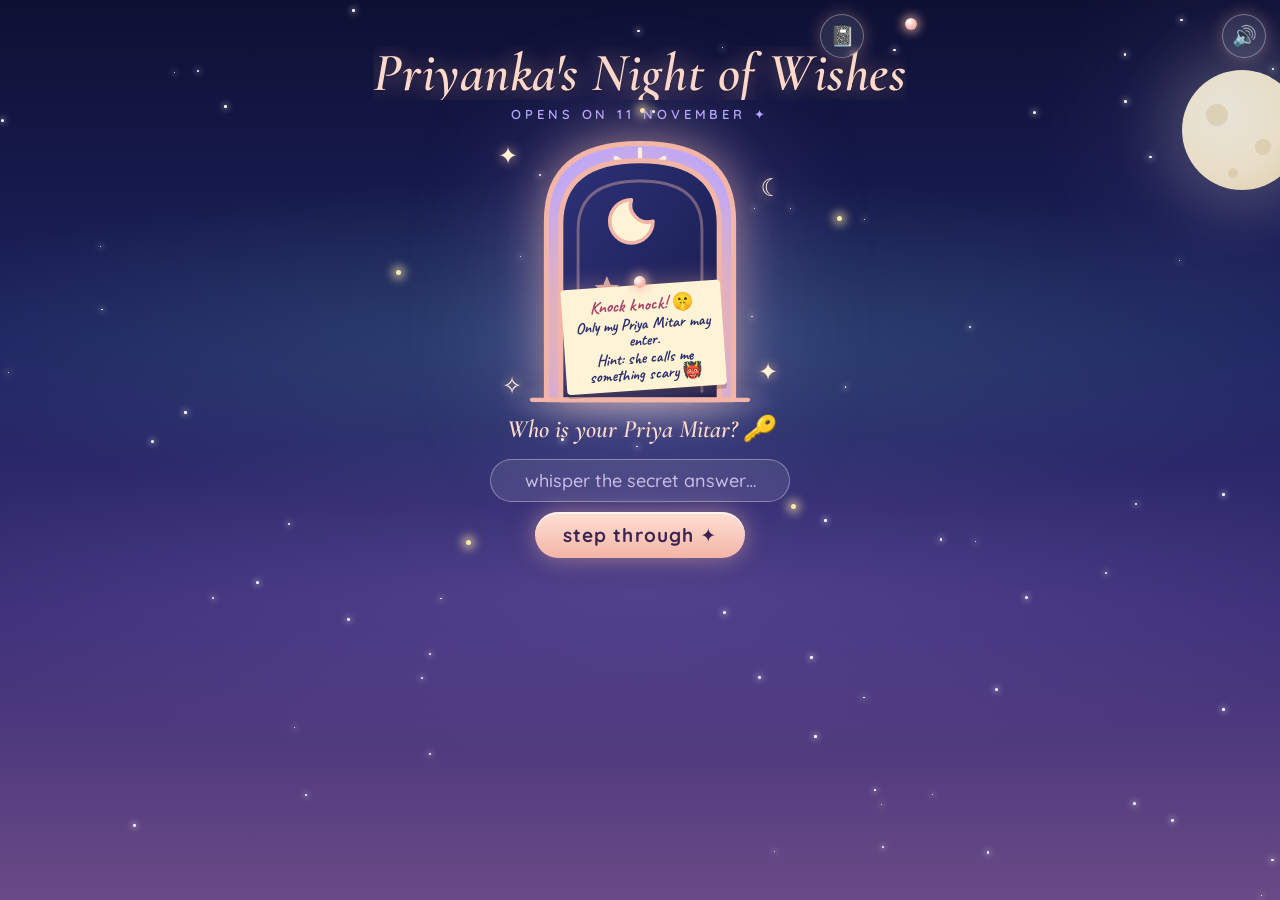
==== commit dde02184: "feat: dreamy night sky theme alongside the scrapbook diary, with a theme switch Co-Authored-By: Clau" ====
--- a/index.html
+++ b/index.html
@@ -6,13 +6,15 @@
   <title>Happy Birthday Priyanka 💖</title>
   <meta name="theme-color" content="#ffd6e7">
   <link rel="preconnect" href="https://fonts.googleapis.com">
-  <link href="https://fonts.googleapis.com/css2?family=Caveat:wght@500;700&family=Gaegu:wght@400;700&display=swap" rel="stylesheet">
+  <link href="https://fonts.googleapis.com/css2?family=Caveat:wght@500;700&family=Gaegu:wght@400;700&family=Cormorant+Garamond:ital,wght@0,600;1,500;1,700&family=Quicksand:wght@500;700&display=swap" rel="stylesheet">
   <link rel="stylesheet" href="css/base.css">
   <link rel="stylesheet" href="css/scenes.css">
+  <link rel="stylesheet" href="css/night.css">
 </head>
 <body>
   <canvas id="fx" aria-hidden="true"></canvas>
   <main id="stage"></main>
+  <button id="look" class="icon-btn look-btn" aria-label="Switch theme" title="Switch theme">🌙</button>
   <button id="mute" class="icon-btn" aria-label="Toggle sound">🔊</button>
   <script src="vendor/gsap.min.js"></script>
   <script type="module" src="js/main.js"></script>
--- a/css/scenes.css
+++ b/css/scenes.css
@@ -43,56 +43,55 @@
 .msg { min-height: 2.5em; margin: 8px auto 0; font: 700 22px/1.05 var(--font-hand); color: var(--red); rotate: -1deg; }
 @media (max-height: 640px) { .door { width: min(140px, 40vw, 24vh); } .dateline { display: none; } }
 
-/* ============ Room: a doodled party page ============ */
-.room { overflow: hidden; }
-.room .wall { position: absolute; inset: 0 0 26% 0; pointer-events: none; }
-.room .wall::after { content: ''; position: absolute; left: 0; right: 0; bottom: 0; height: 40px; background: repeating-linear-gradient(45deg, #f7a1bf88 0 9px, #ffd6e499 9px 18px); border-top: 3px dashed var(--ink); }
-.room .floor { position: absolute; inset: auto 0 0 0; height: 26%; background: repeating-linear-gradient(90deg, #e2b98f 0 54px, #d6a97c 54px 57px); border-top: 3px solid var(--ink); }
-.room .rug { position: absolute; left: 9%; right: 6%; bottom: 8px; height: calc(26% - 20px); border-radius: 50%; border: 3px dashed var(--ink); background: repeating-radial-gradient(circle at 50% 50%, #ffc2d9 0 14px, #ffd6e4 14px 28px); animation: sway 6s ease-in-out infinite; --r: 0deg; }
-.room .curtain { position: absolute; top: 0; width: clamp(20px, 7vw, 34px); height: 52%; z-index: 1; background: repeating-linear-gradient(90deg, #f7a1bf 0 7px, #ffc2d9 7px 14px); border: 2.5px solid var(--ink); border-top: 0; transform-origin: 50% 0; animation: sway 5s ease-in-out infinite; }
-.room .curtain.l { left: 44px; border-radius: 0 0 24px 4px; --r: 0deg; }
-.room .curtain.r { right: 8px; border-radius: 0 0 4px 24px; animation-delay: -2s; }
-.room .twinkles b { position: absolute; color: #f0a81a; font-size: 18px; animation: twinkle 2.6s ease-in-out infinite; z-index: 1; }
+/* ============ Room: a mural painted on the wall ============ */
+.room { touch-action: none; background: #ffd9e4; }
+.room::before { display: none; }
+.room .wallbg { position: absolute; inset: 0 0 22% 0; background:
+  radial-gradient(#ffffff77 1px, #0000 1.6px) 0 0/13px 13px,
+  radial-gradient(#e8a2b844 1px, #0000 1.6px) 6px 6px/17px 17px,
+  radial-gradient(circle at 32% 18%, #fff3f6, #ffd6e2 78%); }
+.room .wallbg::after { content: ''; position: absolute; left: 0; right: 0; bottom: 0; height: 12px; background: #fff7f0; border-top: 3px solid var(--ink); }
+.room .mural { position: absolute; left: 0; top: 34px; width: 100%; height: calc(78% - 34px); overflow: visible; filter: brightness(.82) saturate(.5); }
+.room .floor { position: absolute; inset: auto 0 0 0; height: 22%; background: repeating-linear-gradient(90deg, #e2b98f 0 54px, #d6a97c 54px 57px); border-top: 3px solid var(--ink); }
+.room .rug { position: absolute; left: 14%; right: 10%; bottom: 14px; height: calc(22% - 30px); border-radius: 50%; border: 3px dashed var(--ink); background: repeating-radial-gradient(circle at 50% 50%, #ffc2d9 0 14px, #ffd6e4 14px 28px); }
 .room .fairy { position: absolute; left: 0; top: 0; width: 100%; height: 60px; z-index: 2; }
-.room .fairy path { stroke: var(--ink); stroke-width: 2.5; stroke-dasharray: 5 4; }
+.room .fairy path { fill: none; stroke: var(--ink); stroke-width: 2.5; stroke-dasharray: 5 4; }
 .room .bulbs { position: absolute; inset: 0 0 auto 0; height: 60px; z-index: 2; }
-.room .bulbs i { position: absolute; width: 12px; height: 16px; border-radius: 50% 50% 55% 55%; border: 2px solid var(--ink); filter: grayscale(1) brightness(.9); opacity: .85; translate: -50% 0; transform-origin: 50% 0; }
-.room.lit .bulbs i { filter: none; opacity: 1; box-shadow: 0 0 12px 4px currentColor; animation: twinkle 1.5s ease-in-out infinite; }
-.room .disco { position: absolute; left: 54%; top: 0; width: 54px; translate: -50% 0; z-index: 3; transform-origin: 50% 0; animation: sway 4s ease-in-out infinite; --r: 0deg; }
-.room .disco::before { content: ''; display: block; width: 2.5px; height: 46px; margin: 0 auto; background: var(--ink); }
-.room .disco i { display: block; width: 50px; height: 50px; margin: 0 auto; border-radius: 50%; border: 3px solid var(--ink); background: repeating-conic-gradient(#e6e9f5 0 12deg, #ffffff 12deg 24deg); }
-.room.lit .disco i { animation: spin 3s linear infinite; box-shadow: 0 0 26px 10px #fff9, -36px 18px 50px 8px #f7a1bf66, 36px 18px 50px 8px #8fd3ff66; }
-.room .banner { position: absolute; top: 112px; left: 44px; right: 0; display: flex; flex-direction: column; gap: 6px; align-items: center; z-index: 2; }
-.room .bunting { display: flex; gap: 3px; filter: drop-shadow(0 2px 0 var(--ink)) drop-shadow(0 -1px 0 var(--ink)); }
-.room .slot { width: clamp(22px, 7.6vw, 36px); height: clamp(28px, 9.6vw, 44px); clip-path: polygon(0 0, 100% 0, 100% 78%, 50% 100%, 0 78%); background: #ffffffcc; display: grid; place-items: center; font: 700 clamp(18px, 6vw, 26px) var(--font-hand); color: #fff; transform-origin: 50% 0; animation: sway 3s ease-in-out infinite; --r: 0deg; }
-.room .slot:nth-child(2n) { animation-delay: -.7s; } .room .slot:nth-child(3n) { animation-delay: -1.4s; }
-.room .slot.filled { background: linear-gradient(#f7a1bf, var(--pink)); text-shadow: 1px 1px 0 #8a2760; }
-.room .slot.pop { animation: popin .45s var(--bounce); }
-@keyframes popin { 50% { scale: 1.35; rotate: 8deg; } }
-.room .shelf { position: absolute; left: 54%; bottom: calc(26% + 8px); translate: -50% 0; display: flex; align-items: center; gap: 10px; background: #fffdf2; border: 2.5px solid var(--ink); padding: 3px 18px; border-radius: 4px; font-size: 26px; white-space: nowrap; z-index: 1; box-shadow: 2px 4px 0 #0002; }
-.room .shelf .c1, .room .shelf .c2 { display: inline-block; animation: bob 1.8s ease-in-out infinite; }
-.room .shelf .c2 { animation-delay: -.9s; }
-.room .baker { font: 700 22px var(--font-hand); color: var(--pink); }
-.room .balloon { position: absolute; width: clamp(40px, 11vw, 58px); height: clamp(54px, 14vw, 76px); border: 0; background: none; padding: 0; cursor: pointer; z-index: 4; animation: bob 3.2s ease-in-out infinite; }
-.room .balloon i { position: absolute; inset: 0 0 12px 0; border-radius: 50% 50% 48% 48%; border: 2.5px solid var(--ink); background: radial-gradient(ellipse at 32% 24%, #fff 0 8%, #fff0 9%), repeating-linear-gradient(135deg, #ffffff44 0 3px, #0000 3px 9px), var(--c); }
-.room .balloon::before { content: ''; position: absolute; left: 50%; bottom: 8px; margin-left: -5px; border: 5px solid transparent; border-bottom-color: var(--ink); border-top: 0; }
-.room .balloon::after { content: ''; position: absolute; left: 50%; bottom: -12px; width: 2px; height: 22px; background: var(--ink); transform-origin: 50% 0; animation: sway 2.4s ease-in-out infinite; --r: 0deg; }
-.room .dim { position: absolute; inset: 0; background: #1b2152; opacity: .52; pointer-events: none; transition: opacity .9s; z-index: 5; }
-.room.lit .dim { opacity: 0; }
+.room .bulbs i { position: absolute; width: 12px; height: 16px; border-radius: 50% 50% 55% 55%; border: 2px solid var(--ink); filter: grayscale(1) brightness(.8); opacity: .8; translate: -50% 0; }
+.room .bulbs i.on { filter: none; opacity: 1; box-shadow: 0 0 12px 4px currentColor; animation: twinkle 1.6s ease-in-out infinite; animation-delay: calc(var(--i) * -.2s); }
+.room .disco { position: absolute; left: 50%; top: 0; width: 54px; translate: -50% 0; z-index: 3; transform-origin: 50% 0; animation: sway 4s ease-in-out infinite; --r: 0deg; }
+.room .disco::before { content: ''; display: block; width: 2.5px; height: 42px; margin: 0 auto; background: var(--ink); }
+.room .disco i { display: block; width: 46px; height: 46px; margin: 0 auto; border-radius: 50%; border: 3px solid var(--ink); background: repeating-conic-gradient(#e6e9f5 0 12deg, #ffffff 12deg 24deg); }
+.room.lit .disco i { animation: spin 3s linear infinite; box-shadow: 0 0 26px 10px #fff9, -36px 18px 50px 8px #f7a1bf88, 36px 18px 50px 8px #8fd3ff88; }
+
+/* the painted decorations come alive once the lights are on */
+.room .flag { transform-origin: 0 0; }
+.room.lit .flag { animation: flagwave 3.2s ease-in-out infinite; animation-delay: calc(var(--i) * -.3s); }
+@keyframes flagwave { 0%, 100% { rotate: -5deg; } 50% { rotate: 5deg; } }
+.room .bal { transform-origin: 0 0; cursor: pointer; }
+.room.lit .bal { animation: balsway 4.2s ease-in-out infinite; animation-delay: calc(var(--i) * -.6s); }
+@keyframes balsway { 0%, 100% { rotate: -3deg; } 50% { rotate: 3deg; } }
+.room .cf, .room .sp4 { transform-box: fill-box; transform-origin: center; }
+.room.lit .cf { animation: twinkle 2.6s ease-in-out infinite; animation-delay: calc(var(--i) * -.17s); }
+.room.lit .sp4 { animation: twinkle 1.8s ease-in-out infinite; animation-delay: calc(var(--i) * -.3s); }
+.room .fw { transform-origin: 0 0; }
+.room.lit .fw { animation: sway 3.6s ease-in-out infinite; animation-delay: calc(var(--i) * -.25s); --r: 0deg; }
+
+/* darkness with a torch, and the warm glow that replaces it */
+.room .dim { position: absolute; inset: 0; z-index: 5; pointer-events: none; background: radial-gradient(circle at var(--x, 60%) var(--y, 25%), #0000 0, #0000 calc(var(--r, 120px) * .35), rgba(12, 14, 46, .82) var(--r, 120px)); }
+.room .warm { position: absolute; inset: 0; z-index: 4; pointer-events: none; opacity: 0; background: radial-gradient(circle at 50% 12%, #ffe3a066, #ffb3c933 55%, #0000 80%); mix-blend-mode: soft-light; }
 .room .switch, .room .popper { position: absolute; z-index: 20; cursor: pointer; font-family: var(--font-hand); background: #fffdf2; border: 2.5px solid var(--ink); box-shadow: 2px 4px 0 #0002; }
-.room .switch { left: 52px; top: 78px; width: 44px; height: 70px; border-radius: 8px; display: flex; flex-direction: column; align-items: center; justify-content: space-between; padding: 6px 0 1px; rotate: -3deg; }
+.room .switch { left: 50px; top: 54px; width: 46px; height: 72px; border-radius: 8px; display: flex; flex-direction: column; align-items: center; justify-content: space-between; padding: 6px 0 1px; rotate: -3deg; box-shadow: 2px 4px 0 #0002, 0 0 18px 4px #ffe98a99; }
+.room.lit .switch { box-shadow: 2px 4px 0 #0002; }
 .room .switch small, .room .popper small { font: 700 15px var(--font-hand); color: var(--pink); line-height: 1; }
-.room .knob-sw { width: 20px; height: 34px; border-radius: 6px; border: 2.5px solid var(--ink); background: var(--washi); box-shadow: inset 0 -12px 0 var(--pink); transition: transform .25s var(--bounce); transform: translateY(2px); }
+.room .knob-sw { width: 20px; height: 34px; border-radius: 6px; border: 2.5px solid var(--ink); background: var(--washi); box-shadow: inset 0 -12px 0 var(--pink); transition: transform .3s var(--bounce); transform: translateY(2px); }
 .room.lit .knob-sw { background: var(--sticky); box-shadow: inset 0 12px 0 #f0b93a; transform: translateY(-2px); }
-.room .popper { right: 14px; top: 78px; font-size: 30px; border-radius: 8px; padding: 4px 8px; display: flex; flex-direction: column; align-items: center; rotate: 3deg; animation: wiggle 3s ease-in-out infinite; }
-.room .room-hint { position: absolute; left: 44px; right: 0; bottom: calc(26% + 54px); margin: 0; z-index: 20; font: 700 24px/1 var(--font-hand); color: var(--ink); }
-.room .tray { position: absolute; left: 50px; right: 8px; bottom: 10px; height: calc(26% - 20px); display: flex; flex-wrap: wrap; gap: 4px; justify-content: center; align-content: center; z-index: 20; }
-.room .tile { width: 30px; height: 36px; display: grid; place-items: center; border-radius: 5px; background: #fff; border: 2.5px dashed var(--washi); color: var(--ink); font: 700 25px var(--font-hand); box-shadow: 2px 3px 0 #0002; cursor: grab; touch-action: none; user-select: none; animation: bob 2.8s ease-in-out infinite; animation-delay: calc(var(--i, 0) * -.23s); rotate: calc((var(--i, 0) - 10) * .5deg); }
-.room .tile.spacer { visibility: hidden; animation: none; }
-.room .tile.drag, .room .tile[style*="fixed"] { animation: none; }
-.room .tile.drag { cursor: grabbing; box-shadow: 0 10px 0 #0002; scale: 1.15; }
-.room .go { position: absolute; left: 50%; bottom: 14px; translate: -42% 0; z-index: 30; white-space: nowrap; }
-.room:has(.go:not(.hidden)) .tray { display: none; }
+.room .flipme { position: absolute; z-index: 20; left: 102px; top: 76px; font: 700 26px/1 var(--font-hand); color: #fff3d6; -webkit-text-stroke: 4px #1b2152; paint-order: stroke fill; animation: bob 1.4s ease-in-out infinite; pointer-events: none; }
+.room .popper { right: 14px; top: 120px; font-size: 30px; border-radius: 8px; padding: 4px 8px; display: flex; flex-direction: column; align-items: center; rotate: 3deg; opacity: 0; pointer-events: none; transition: opacity 1s 3.6s; }
+.room.lit .popper { opacity: 1; pointer-events: auto; animation: wiggle 3s ease-in-out infinite; }
+.room .room-hint { position: absolute; left: 50px; right: 12px; bottom: 18px; margin: 0; z-index: 20; font: 700 25px/1.02 var(--font-hand); color: #fff8e6; -webkit-text-stroke: 5px #1b2152; paint-order: stroke fill; text-align: center; }
+.room.lit .room-hint { bottom: 74px; }
+.room .go { position: absolute; left: 50px; right: 12px; bottom: 16px; margin-inline: auto; width: fit-content; z-index: 30; white-space: nowrap; }
 
 /* ============ Fav wall + Photo wall: taped photos on a page ============ */
 .fav-head { display: flex; flex-direction: column; align-items: center; gap: 2px; width: 100%; padding-right: 40px; }
@@ -140,3 +139,112 @@
 .back::before { content: ''; position: absolute; left: 14px; top: 0; bottom: 0; width: 2px; background: #f4a3b8aa; }
 .note-text { margin: 0; font: 700 clamp(16px, 4.6vw, 20px)/1.1 var(--font-hand); color: var(--ink); padding-left: 10px; }
 .back-heart { font-size: 20px; animation: pulse 1.3s ease-in-out infinite; }
+
+/* ============ Gift table ============ */
+.gift-scene .scroller { justify-content: center; }
+.gift-scene { background-image: repeating-linear-gradient(#0000 0 27px, var(--rule) 27px 28px); }
+.cloth { position: relative; width: min(100%, 440px); margin-top: 10px; padding: 18px 12px 12px; border: 2.5px dashed var(--ink); border-radius: 8px; rotate: -1deg;
+  background: repeating-linear-gradient(0deg, #f7a1bf55 0 14px, #0000 14px 28px), repeating-linear-gradient(90deg, #f7a1bf55 0 14px, #0000 14px 28px), #fff7f3; box-shadow: 3px 5px 0 #0002; }
+.gifts { display: grid; grid-template-columns: 1fr 1fr; gap: 14px 10px; justify-items: center; }
+.gift { position: relative; width: 100%; max-width: 168px; padding: 20px 0 0; background: none; border: 0; cursor: pointer; font-family: var(--font-hand); animation: hop 4.4s ease-in-out infinite; animation-delay: calc(var(--i) * -1.1s); }
+@keyframes hop { 0%, 70%, 100% { translate: 0 0; rotate: 0deg; } 74% { translate: 0 -16px; rotate: -3deg; } 80% { translate: 0 0; rotate: 0deg; } 85% { translate: 0 -7px; rotate: 3deg; } 90% { translate: 0 0; } }
+.gift:hover { animation-play-state: paused; }
+.gift .box { display: block; width: 100%; height: auto; overflow: visible; position: relative; z-index: 2; }
+.gift .bow { transform-origin: 60px 38px; animation: wiggle 3s ease-in-out infinite; animation-delay: calc(var(--i) * -.7s); }
+.gift .lid { transform-box: fill-box; transform-origin: 0 100%; transition: transform .6s var(--bounce); }
+.gift.open .lid { transform: translate(-10px, -34px) rotate(-26deg); }
+.gift .rays { position: absolute; left: 50%; top: 42%; width: 120px; height: 120px; margin: -60px 0 0 -60px; border-radius: 50%; opacity: 0; z-index: 1; pointer-events: none;
+  background: repeating-conic-gradient(#ffe98a 0 10deg, #0000 10deg 25deg); mask: radial-gradient(circle, #000 20%, #0000 70%); -webkit-mask: radial-gradient(circle, #000 20%, #0000 70%); }
+.gift .peek { position: absolute; left: 50%; top: 30%; margin-left: -18px; font-size: 36px; opacity: 0; z-index: 3; pointer-events: none; }
+.gtag { display: block; margin: 6px auto 0; width: max-content; max-width: 100%; padding: 0 10px 2px; background: #fffdf2; border: 2px solid var(--ink); border-radius: 3px; font: 700 19px/1.1 var(--font-hand); color: var(--ink); rotate: 2deg; box-shadow: 1px 2px 0 #0002; }
+.gift:nth-child(even) .gtag { rotate: -2deg; }
+.gift .done { position: absolute; right: 6px; top: 14px; z-index: 4; display: none; width: 26px; height: 26px; border-radius: 50%; background: var(--sticky); border: 2px solid var(--ink); font-style: normal; font-size: 16px; line-height: 22px; color: var(--pink); font-weight: 700; }
+.gift.seen .done { display: block; }
+.gift.open { animation: none; }
+.gift-card { position: relative; width: min(84vw, 320px); padding: 22px 18px 18px; background: #fffaf2 repeating-linear-gradient(#0000 0 27px, var(--rule) 27px 28px); background-position: 0 14px; box-shadow: 3px 6px 0 #0003; rotate: -1.5deg; text-align: center; }
+.gift-card .tape { left: 50%; top: -10px; margin-left: -30px; --r: 3deg; }
+.gift-title { margin: 0 0 6px; font: 700 30px/1 var(--font-hand); color: var(--pink); }
+.gift-body { min-height: 90px; font: 400 20px/1.25 var(--font-body); color: var(--ink); }
+.poem .pl { margin: 0 0 4px; font: 700 21px/1.15 var(--font-hand); }
+.coupon { position: relative; padding: 14px 10px 10px; border: 3px dashed var(--pink); border-radius: 6px; background: #fff4c4; }
+.coupon small { font: 700 14px var(--font-body); letter-spacing: .3em; color: var(--pink); }
+.coupon .ch { margin: 4px 0; font: 700 30px/1 var(--font-hand); color: var(--ink); }
+.coupon .cf { margin: 0; font: 400 15px var(--font-body); }
+.stamp { position: absolute; right: -4px; bottom: -14px; padding: 2px 10px; border: 3px solid var(--red); border-radius: 6px; color: var(--red); font: 700 20px/1 var(--font-hand); rotate: -14deg; background: #fff8; }
+.joke .setup { margin: 4px 0 12px; font: 700 25px/1.1 var(--font-hand); }
+.joke .punch { margin: 8px 0 0; font: 700 26px/1.1 var(--font-hand); color: var(--pink); }
+.voice { display: flex; flex-direction: column; align-items: center; gap: 8px; }
+.voice .play { width: 64px; height: 64px; border-radius: 50%; border: 3px solid var(--ink); background: var(--washi); color: #fff; font-size: 26px; cursor: pointer; box-shadow: 2px 4px 0 #0002; }
+.voice .play:disabled { opacity: .55; cursor: default; }
+.voice .wave { display: flex; align-items: center; gap: 3px; height: 40px; }
+.voice .wave i { width: 5px; height: 8px; border-radius: 3px; background: var(--pink); }
+.voice.playing .wave i { animation: eq .7s ease-in-out infinite alternate; animation-delay: calc(var(--i) * -.09s); }
+.voice.missing .wave i { background: #b9bfdc; animation: eq 1.6s ease-in-out infinite alternate; animation-delay: calc(var(--i) * -.14s); height: 8px; }
+@keyframes eq { to { height: 36px; } }
+.voice .vnote { margin: 0; font: 700 20px/1.1 var(--font-hand); }
+
+/* ============ Cake: candles, wish, blow, cut ============ */
+.cake-scene { background-image: repeating-linear-gradient(#0000 0 27px, var(--rule) 27px 28px); touch-action: none; }
+.cake-scene .mini-garland { position: absolute; left: 0; top: 0; width: 100%; height: 70px; z-index: 1; overflow: visible; }
+.waves .flag { transform-origin: 0 0; animation: flagwave 3.2s ease-in-out infinite; animation-delay: calc(var(--i) * -.3s); }
+.waves .rope { stroke-dasharray: 5 4; }
+.cake-dim { position: absolute; inset: 0; z-index: 2; pointer-events: none; --g: 0;
+  background: radial-gradient(circle at 50% 50%, #0000 calc(30px + var(--g) * 36px), rgba(12, 14, 46, .86) calc(110px + var(--g) * 56px)); }
+.cake-wrap { position: absolute; left: 50%; top: 50%; width: min(86%, 330px); translate: -50% -52%; z-index: 3; }
+.cake-svg { display: block; width: 100%; height: auto; overflow: visible; }
+.cake-scene .candle { cursor: pointer; }
+.cake-scene .flame { transform-origin: 0 0; animation: flicker .5s ease-in-out infinite alternate; rotate: calc(var(--bend, 0) * 1deg); }
+@keyframes flicker { from { scale: 1 1; } to { scale: .9 1.12; } }
+.cake-scene .glow { pointer-events: none; }
+.knife { position: absolute; left: 0; top: 0; z-index: 6; cursor: grab; touch-action: none; filter: drop-shadow(2px 4px 0 #0003); }
+.knife:active { cursor: grabbing; }
+.knife-svg { width: 100%; height: 100%; display: block; pointer-events: none; }
+.cs { position: absolute; z-index: 3; font-size: 22px; color: #ffe98a; text-shadow: 0 0 8px #fff8; animation: twinkle 2.4s ease-in-out infinite; pointer-events: none; }
+.cs.c1 { left: 20%; top: 17%; } .cs.c2 { right: 12%; top: 22%; color: #ffb3d1; animation-delay: -.8s; } .cs.c3 { left: 14%; bottom: 26%; animation-delay: -1.6s; } .cs.c4 { right: 16%; bottom: 22%; color: #ffb3d1; animation-delay: -.4s; }
+.cake-hint { position: absolute; left: 50px; right: 12px; top: 84px; margin: 0; z-index: 7; font: 700 25px/1.02 var(--font-hand); color: #fff8e6; -webkit-text-stroke: 5px #1b2152; paint-order: stroke fill; text-align: center; }
+.cake-scene:not(.night) .cake-hint { color: var(--pink); -webkit-text-stroke: 5px #fffaf2; }
+.cake-scene .mic { position: absolute; left: 50px; right: 12px; bottom: 18px; margin-inline: auto; width: fit-content; z-index: 7; }
+.cake-scene .mic.live { background: var(--pink); animation: pulse 1.2s ease-in-out infinite; }
+.cake-scene .mic[hidden], .cake-scene .knife[hidden] { display: none; }
+.cake-scene .go { position: absolute; left: 50px; right: 12px; bottom: 18px; margin-inline: auto; width: fit-content; z-index: 7; white-space: nowrap; }
+
+/* ============ Finale: a cartoon on a taped-up screen, the envelope, the letter ============ */
+.finale-scene { display: flex; flex-direction: column; align-items: center; justify-content: center; background-image: repeating-linear-gradient(#0000 0 27px, var(--rule) 27px 28px); overflow: hidden; }
+.finale-scene [hidden] { display: none !important; }
+.fs-book { display: flex; flex-direction: column; align-items: center; gap: 14px; padding-left: 36px; padding-right: 12px; width: 100%; }
+.scr-wrap { position: relative; width: min(calc(100vw - 100px), 380px); rotate: -1.2deg; }
+.scr { position: relative; width: 100%; aspect-ratio: 1; background: #fff; border: 3px solid var(--ink); border-radius: 6px; overflow: hidden; box-shadow: 4px 8px 0 #0003; cursor: pointer; }
+.scr-view { position: absolute; inset: 0; }
+.fsvg { display: block; width: 100%; height: 100%; }
+.scr-play { position: absolute; inset: 0; z-index: 3; padding: 0; background: linear-gradient(135deg, #ffd1e2, #ffb3d1); border: 0; cursor: pointer; }
+.cv-inner { position: absolute; inset: 0; padding: 12px 10px; display: flex; flex-direction: column; align-items: center; justify-content: space-between; text-align: center; color: var(--ink); }
+.cv-kicker { margin: 0; font: 700 20px var(--font-hand); color: #fff; text-shadow: 1px 1px 0 #d6457f; letter-spacing: .06em; }
+.cv-title { margin: 0; font: 700 clamp(28px, 8.4vw, 40px)/.95 var(--font-hand); color: #fff; -webkit-text-stroke: 5px var(--ink); paint-order: stroke fill; rotate: -2deg; }
+.cv-art { width: 26%; }
+.cv-by { margin: 0; font: 700 20px var(--font-hand); }
+.cv-playbtn { width: 56px; height: 56px; border-radius: 50%; background: var(--red); border: 3px solid var(--ink); color: #fff; font-size: 24px; line-height: 50px; padding-left: 4px; box-shadow: 2px 4px 0 #0003; animation: pulse 1.3s ease-in-out infinite; }
+.scr-paused { position: absolute; inset: 0; z-index: 2; display: grid; place-items: center; background: #3c4a8588; color: #fff; font: 700 34px var(--font-hand); -webkit-text-stroke: 5px var(--ink); paint-order: stroke fill; }
+.scr-prog { margin-top: 10px; height: 8px; border: 2px solid var(--ink); border-radius: 6px; background: #fff; overflow: hidden; }
+.scr-prog i { display: block; height: 100%; width: 0; background: repeating-linear-gradient(45deg, var(--washi) 0 6px, var(--washi-2) 6px 12px); }
+.fb-cap { min-height: 2.2em; margin: 4px 0 0; font: 700 28px/1 var(--font-hand); color: var(--pink); text-align: center; }
+.fs-env, .fs-letter { position: absolute; inset: 0; display: flex; flex-direction: column; align-items: center; justify-content: center; gap: 14px; padding: 14px 12px 14px 50px; }
+.env-hint { margin: 0; font: 700 26px/1 var(--font-hand); color: var(--ink); animation: bob 1.6s ease-in-out infinite; }
+.env { position: relative; width: min(calc(100vw - 110px), 300px); aspect-ratio: 300 / 190; padding: 0; background: none; border: 0; cursor: pointer; perspective: 800px; animation: hop 3s ease-in-out infinite; }
+.env i { position: absolute; display: block; }
+.env-back { inset: 0; background: #ffd1df; border: 3px solid var(--ink); border-radius: 6px; box-shadow: 3px 6px 0 #0003; }
+.env-paper { left: 8%; right: 8%; top: 8%; bottom: 14%; background: #fff repeating-linear-gradient(#0000 0 15px, #9fc3e6 15px 16px); border: 2.5px solid var(--ink); transition: translate .8s var(--bounce); }
+.env-front { inset: 0; background: linear-gradient(#ffe3ec, #ffc2d6); border: 3px solid var(--ink); border-radius: 6px; clip-path: polygon(0 0, 50% 52%, 100% 0, 100% 100%, 0 100%); }
+.env-flap { left: 0; right: 0; top: 0; height: 56%; background: #ffb3cc; border: 3px solid var(--ink); clip-path: polygon(0 0, 100% 0, 50% 100%); transform-origin: 50% 0; transition: transform .8s var(--bounce); backface-visibility: visible; }
+.env.open .env-flap { transform: rotateX(180deg); }
+.env.rise .env-paper { translate: 0 -64%; z-index: 2; }
+.env-seal { position: absolute; left: 50%; top: 46%; translate: -50% -50%; width: 38px; height: 38px; border-radius: 50%; background: var(--red); border: 3px solid var(--ink); color: #fff; font-size: 20px; line-height: 32px; z-index: 3; transition: opacity .3s; }
+.env.open .env-seal { opacity: 0; }
+.env-to { position: absolute; left: 0; right: 0; bottom: 8%; font: 700 24px var(--font-hand); color: var(--ink); z-index: 3; }
+.lcard { position: relative; width: min(calc(100vw - 80px), 400px); max-height: min(72%, 560px); overflow-y: auto; padding: 24px 18px 18px 22px; text-align: left; background: #fffaf2 repeating-linear-gradient(#0000 0 29px, var(--rule) 29px 30px); background-position: 0 22px; box-shadow: 3px 7px 0 #0003; rotate: -1deg; }
+.lbody { font: 700 22px/30px var(--font-hand); color: var(--ink); }
+.lbody p { margin: 0; }
+.lbody .lto { font-size: 32px; color: var(--pink); }
+.lbody .gap { height: 14px; }
+.lbody .lfrom { margin-top: 8px; font-size: 30px; color: var(--pink); text-align: right; }
+.fs-actions { display: flex; flex-direction: column; align-items: center; gap: 10px; }
+.btn.alt { background: #a9c7ff; box-shadow: 0 0 0 2.5px #a9c7ff, 3px 5px 0 2.5px #0002; font-size: 20px; }
--- a/css/night.css
+++ b/css/night.css
@@ -0,0 +1,157 @@
+/* ============ Dreamy night sky ============
+   Loaded after the scrapbook styles. Everything here is scoped to [data-look="night"] (set on <body>),
+   so the scrapbook diary theme is untouched. Midnight indigo, rose-gold light, lilac clouds, fireflies. */
+[data-look="night"] {
+  --ink: #ffeede;           /* text on the dark sky */
+  --pink: #ffb3a7;          /* accent: rose gold */
+  --washi: #f2b5a7;
+  --washi-2: #ffe0d4;
+  --sticky: #fff3d6;
+  --rule: #ffffff10;
+  --red: #ff8fa8;
+  --kraft: #11143a;
+  --glow: #f2b5a7;
+  --font-title: 'Cormorant Garamond', Georgia, serif;
+  --font-body: 'Quicksand', system-ui, sans-serif;
+}
+/* light cards inside the night keep dark, readable text */
+[data-look="night"] :is(.gift-card, .lcard, .note, .front, .back, .frame-box, .coupon, .stamp, .env, .room .switch, .room .popper, .gtag, .zoom-card .frame-box) {
+  --ink: #2a2f6b; --pink: #a8446a; --red: #c2335f;
+}
+
+/* ---- the sky itself ---- */
+[data-look="night"] body, body[data-look="night"] { background: var(--kraft); }
+[data-look="night"] #stage { background: linear-gradient(#0e1033 0%, #1d2260 38%, #3d2f78 70%, #6a4a86 100%); }
+#sky { display: none; position: absolute; inset: 0; overflow: hidden; pointer-events: none; }
+[data-look="night"] #sky { display: block; }
+#sky i { position: absolute; border-radius: 50%; background: #fff; box-shadow: 0 0 6px 1px #fff9; animation: twinkle 3s ease-in-out infinite; }
+#sky .moon { position: absolute; right: -22px; top: 70px; width: 120px; height: 120px; border-radius: 50%; background: radial-gradient(circle at 35% 35%, #fffbe9, #fff3d6 55%, #f2deb0); box-shadow: 0 0 60px 18px #fff3d633, 0 0 140px 50px #b9a6ff22; opacity: .9; animation: drift2 14s ease-in-out infinite alternate; }
+#sky .moon::before { content: ''; position: absolute; left: 24px; top: 34px; width: 22px; height: 22px; border-radius: 50%; background: #e8d6a8; box-shadow: 46px 32px 0 -3px #e8d6a8, 16px 58px 0 -6px #e8d6a8; opacity: .55; }
+#sky .aurora { position: absolute; left: -20%; width: 140%; height: 40%; border-radius: 50%; opacity: .35; }
+#sky .a1 { top: 18%; background: radial-gradient(ellipse at 50% 50%, #7fd6c288, #0000 65%); animation: drift 22s ease-in-out infinite alternate; }
+#sky .a2 { top: 46%; background: radial-gradient(ellipse at 50% 50%, #c9a7ff77, #0000 65%); animation: drift 28s ease-in-out infinite alternate-reverse; }
+#sky u { position: absolute; width: 90px; height: 2px; background: linear-gradient(90deg, #0000, #fff); box-shadow: 0 0 8px #fff; opacity: 0; transform: rotate(28deg); animation: shoot 11s linear infinite; }
+@keyframes shoot { 0%, 92% { opacity: 0; translate: 0 0; } 93% { opacity: 1; } 100% { opacity: 0; translate: 220px 120px; } }
+@keyframes drift2 { to { translate: -14px 10px; opacity: .75; } }
+
+/* ---- every scene is open sky, not a paper page ---- */
+[data-look="night"] .page { inset: 0 max(0px, calc(50% - 290px)); background: none; box-shadow: none; border-radius: 0; }
+[data-look="night"] .page::before, [data-look="night"] .page::after { display: none; }
+[data-look="night"] .scroller { padding: 62px 16px 28px; }
+[data-look="night"] .tape { width: 12px !important; height: 12px !important; margin-left: -6px !important; border-radius: 50%; rotate: none !important; background: radial-gradient(circle at 35% 30%, #fff, #f2b5a7 60%); box-shadow: 0 0 10px 3px #f2b5a7aa; animation: twinkle 2.4s ease-in-out infinite; }
+[data-look="night"] .icon-btn { border: 1.5px solid #ffffff55; background: #ffffff1c; box-shadow: 0 0 16px #f2b5a755; backdrop-filter: blur(4px); }
+.look-btn { right: 66px; }
+@media (min-width: 700px) { .look-btn { right: calc(50% - 290px + 66px); } }
+
+/* ---- type and buttons ---- */
+[data-look="night"] .title { font: italic 600 clamp(36px, 10.4vw, 58px)/1 var(--font-title); color: #ffd9c9; text-shadow: 0 0 22px #f2b5a788, 0 2px 0 #0004; transform: none; letter-spacing: .01em; }
+[data-look="night"] .btn { font: 700 19px var(--font-body); letter-spacing: .06em; color: #3b2450; background: linear-gradient(#ffe0d4, #f2b5a7); border: 0; border-radius: 999px; padding: 10px 28px; min-height: 46px; text-shadow: none; box-shadow: 0 0 22px #f2b5a788, inset 0 2px 0 #fff9; animation: glowpulse 3.2s ease-in-out infinite; }
+[data-look="night"] .btn.alt { background: linear-gradient(#e4dcff, #b9a6ff); box-shadow: 0 0 22px #b9a6ff88, inset 0 2px 0 #fff9; font-size: 17px; }
+[data-look="night"] .btn:disabled { opacity: .7; }
+@keyframes glowpulse { 50% { box-shadow: 0 0 34px #f2b5a7cc, inset 0 2px 0 #fff9; } }
+
+/* ============ Door: a portal in the sky ============ */
+[data-look="night"] .door-scene { padding: 22px 16px 14px; }
+[data-look="night"] .door-title { font-size: clamp(34px, 9.6vw, 54px); }
+[data-look="night"] .dateline { font: 600 13px var(--font-body); letter-spacing: .3em; text-transform: uppercase; color: #b9a6ff; }
+[data-look="night"] .sky .fl { font-size: 20px; color: #fff3d6; text-shadow: 0 0 10px #f2b5a7; }
+[data-look="night"] .sky .fly { position: absolute; width: 5px; height: 5px; border-radius: 50%; background: #ffe9a8; box-shadow: 0 0 10px 4px #ffe9a8aa; animation: drift2 6s ease-in-out infinite alternate; }
+[data-look="night"] .door-wrap::before { content: ''; position: absolute; left: 50%; bottom: -26px; width: 130%; height: 60px; translate: -50% 0; background: radial-gradient(ellipse, #ffffff44, #0000 70%); }
+[data-look="night"] .door-svg { filter: drop-shadow(0 0 22px #f2b5a788) drop-shadow(0 0 60px #b9a6ff55); }
+[data-look="night"] .note { background: #fff3d6; color: #2a2f6b; box-shadow: 0 0 22px #f2b5a766, 0 4px 0 #0003; border-radius: 4px; }
+[data-look="night"] .note p:first-of-type { color: #a8446a; }
+[data-look="night"] .stk { color: #fff3d6; text-shadow: 0 0 12px #f2b5a7; font-size: 24px; }
+[data-look="night"] .hint { font: italic 600 24px/1.1 var(--font-title); color: #ffd9c9; }
+[data-look="night"] .cd { background: #ffffff16; border: 1px solid #ffffff44; border-radius: 14px; box-shadow: 0 0 18px #b9a6ff44; rotate: 0deg; }
+[data-look="night"] .cd b { font: italic 600 32px var(--font-title); color: #ffd9c9; }
+[data-look="night"] .cd small { color: #b9a6ff; font: 600 12px var(--font-body); letter-spacing: .12em; text-transform: uppercase; }
+[data-look="night"] .question { font: italic 600 25px/1.05 var(--font-title); color: #ffd9c9; }
+[data-look="night"] .uline path { stroke: #f2b5a7; }
+[data-look="night"] .answer { font: 500 18px var(--font-body); border: 1px solid #ffffff55; border-radius: 999px; background: #ffffff18; padding: 9px 14px; color: #fff3ea; }
+[data-look="night"] .answer::placeholder { color: #c9bfe6; }
+[data-look="night"] .answer:focus { background: #ffffff26; box-shadow: 0 0 0 3px #f2b5a766; }
+[data-look="night"] .msg { font: italic 600 21px/1.1 var(--font-title); color: #ffb3a7; rotate: 0deg; }
+
+/* ============ Room: the mural on a moonlit wall ============ */
+[data-look="night"] .room { background: none; }
+[data-look="night"] .room .wallbg { background: radial-gradient(#ffffff22 1px, #0000 1.6px) 0 0/15px 15px, radial-gradient(circle at 40% 15%, #3a3a86, #1b1f55 80%); }
+[data-look="night"] .room .wallbg::after { background: #2a2f6b; border-top: 2px solid #f2b5a788; }
+[data-look="night"] .room .floor { background: repeating-linear-gradient(90deg, #262b63 0 54px, #1f2358 54px 57px); border-top: 2px solid #f2b5a788; }
+[data-look="night"] .room .rug { border: 2px dashed #f2b5a7aa; background: repeating-radial-gradient(circle at 50% 50%, #5a3f7a 0 14px, #6b4d8d 14px 28px); }
+[data-look="night"] .room .fairy path { stroke: #f2b5a7; }
+[data-look="night"] .room .bulbs i { border-color: #f2b5a7aa; }
+[data-look="night"] .room .disco::before { background: #f2b5a7; }
+[data-look="night"] .room .disco i { border-color: #f2b5a7; }
+[data-look="night"] .room .mural { filter: brightness(.7) saturate(.55); }
+[data-look="night"] .room .room-hint, [data-look="night"] .cake-hint { font: italic 600 25px/1.05 var(--font-title); -webkit-text-stroke: 4px #10133a; color: #fff3ea; }
+[data-look="night"] .room .room-hint { left: 16px; }
+[data-look="night"] .room .switch { left: 16px; box-shadow: 0 0 22px 4px #ffe98a88; }
+[data-look="night"] .room .flipme { left: 70px; font-family: var(--font-title); font-style: italic; }
+[data-look="night"] .room .go, [data-look="night"] .cake-scene .go, [data-look="night"] .cake-scene .mic { left: 16px; }
+
+/* ============ Fav wall + photo wall: glowing keepsakes ============ */
+[data-look="night"] .fav-sub { font: italic 600 21px var(--font-title); color: #ffd9c9; }
+[data-look="night"] .fav-count { background: #ffffff18; border: 1px solid #ffffff44; border-radius: 999px; box-shadow: 0 0 16px #f2b5a755; color: #ffeede; font: 600 14px var(--font-body); letter-spacing: .06em; rotate: 0deg; }
+[data-look="night"] .ribbon { font: italic 600 28px/1.1 var(--font-title); color: #ffeede; rotate: 0deg; background: linear-gradient(transparent 70%, #f2b5a755 70% 90%, transparent 90%) 0 0 / 0% 100% no-repeat; }
+[data-look="night"] .frame-box { background: #ffffff18; border: 1px solid #ffffff55; border-radius: 14px; box-shadow: 0 0 20px #b9a6ff55, 0 0 0 1px #0002; padding: 6px 6px 14px; }
+[data-look="night"] .frame-box .pic { border-radius: 10px; }
+[data-look="night"] .frame:hover .frame-box { box-shadow: 0 0 28px #f2b5a7aa; }
+[data-look="night"] .plaque { color: #ffeede; font: 600 15px var(--font-body); letter-spacing: .04em; }
+[data-look="night"] .frame-box.big { background: #ffffff1c; box-shadow: 0 0 40px #f2b5a788; }
+[data-look="night"] .zoom { background: #0b0d30e6; }
+[data-look="night"] .zoom-title { font: italic 600 38px var(--font-title); color: #ffd9c9; }
+[data-look="night"] .zoom-cap { color: #ffeede; font: 700 26px/1 var(--font-hand); }
+/* photos hang from a string of fairy lights */
+[data-look="night"] .line::before { border-top: 2px dotted #f2b5a7; box-shadow: 0 0 10px #f2b5a766; }
+[data-look="night"] .polaroid .face { box-shadow: 0 0 22px #f2b5a766, 0 4px 0 #0003; border-radius: 4px; }
+[data-look="night"] .front { background: #fff7ee; }
+[data-look="night"] .cap { color: #2a2f6b; }
+[data-look="night"] .back { background: repeating-linear-gradient(#fff3d6 0 21px, #b9a6ff55 21px 22px); }
+
+/* ============ Gifts: presents on a moonlit cloud ============ */
+[data-look="night"] .gift-scene { background-image: none; }
+[data-look="night"] .cloth { border: 0; border-radius: 60px 70px 50px 80px; rotate: 0deg; padding: 26px 16px 18px;
+  background: radial-gradient(ellipse at 30% 25%, #ffffff55, #0000 55%), linear-gradient(#cdbff0, #9d88d6); box-shadow: 0 0 50px #b9a6ff88, inset 0 -10px 20px #6a4a8644; }
+[data-look="night"] .cloth::before, [data-look="night"] .cloth::after { content: ''; position: absolute; border-radius: 50%; background: inherit; z-index: -1; }
+[data-look="night"] .cloth::before { width: 90px; height: 70px; left: -22px; top: 18%; background: #cdbff0; box-shadow: 0 0 30px #b9a6ff66; }
+[data-look="night"] .cloth::after { width: 110px; height: 80px; right: -26px; bottom: 12%; background: #bba9e6; box-shadow: 0 0 30px #b9a6ff66; }
+[data-look="night"] .gift .box { filter: drop-shadow(0 0 14px #f2b5a766); }
+[data-look="night"] .gtag { background: #fff3d6; border: 0; font: 700 18px var(--font-hand); box-shadow: 0 0 14px #f2b5a766; }
+[data-look="night"] .gift .done { background: #fff3d6; border-color: #f2b5a7; color: #a8446a; }
+[data-look="night"] .gift-card { background: #fff3d6 repeating-linear-gradient(#0000 0 27px, #b9a6ff44 27px 28px); box-shadow: 0 0 40px #f2b5a788; }
+[data-look="night"] .coupon { background: #fff0c9; }
+[data-look="night"] .voice .play { background: linear-gradient(#ffe0d4, #f2b5a7); border: 0; box-shadow: 0 0 20px #f2b5a788; color: #3b2450; }
+
+/* ============ Cake ============ */
+[data-look="night"] .cake-scene { background-image: none; }
+[data-look="night"] .cake-dim { background: radial-gradient(circle at 50% 50%, #0000 calc(30px + var(--g) * 36px), rgba(8, 10, 38, .8) calc(110px + var(--g) * 56px)); }
+[data-look="night"] .cake-scene:not(.night) .cake-hint { color: #ffd9c9; -webkit-text-stroke: 4px #10133a; }
+[data-look="night"] .cs { color: #fff3d6; text-shadow: 0 0 10px #f2b5a7; }
+[data-look="night"] .cake-svg .plate ellipse:first-child { fill: #e9e2ff; }
+[data-look="night"] .cake-svg { filter: drop-shadow(0 0 26px #f2b5a755); }
+
+/* ============ Finale: a little cinema in the sky ============ */
+[data-look="night"] .finale-scene { background-image: none; }
+[data-look="night"] .fs-book { padding: 0 16px; }
+[data-look="night"] .scr-wrap { rotate: 0deg; }
+[data-look="night"] .scr { border: 2px solid #f2b5a7; border-radius: 14px; background: linear-gradient(#fffaf2, #f4ecff); box-shadow: 0 0 40px #f2b5a766, 0 0 90px #b9a6ff44; }
+[data-look="night"] .scr-play { background: linear-gradient(135deg, #2d3278, #5a3f7a); }
+[data-look="night"] .cv-kicker { font: 600 13px var(--font-body); letter-spacing: .3em; text-transform: uppercase; color: #b9a6ff; text-shadow: none; }
+[data-look="night"] .cv-title { font: italic 600 clamp(32px, 9vw, 44px)/1 var(--font-title); color: #ffd9c9; -webkit-text-stroke: 0; text-shadow: 0 0 20px #f2b5a788; rotate: 0deg; }
+[data-look="night"] .cv-by { color: #ffeede; font: italic 600 18px var(--font-title); }
+[data-look="night"] .cv-playbtn { background: linear-gradient(#ffe0d4, #f2b5a7); border: 0; color: #3b2450; box-shadow: 0 0 24px #f2b5a7aa; }
+[data-look="night"] .scr-paused { background: #10133acc; color: #ffd9c9; font: italic 600 32px var(--font-title); -webkit-text-stroke: 0; }
+[data-look="night"] .scr-prog { border: 1px solid #ffffff55; background: #ffffff14; }
+[data-look="night"] .scr-prog i { background: linear-gradient(90deg, #b9a6ff, #f2b5a7); }
+[data-look="night"] .fb-cap { font: italic 600 28px/1.05 var(--font-title); color: #ffd9c9; }
+[data-look="night"] .fs-env, [data-look="night"] .fs-letter { padding: 14px 16px; }
+[data-look="night"] .env-hint { font: italic 600 26px/1.1 var(--font-title); color: #ffd9c9; }
+[data-look="night"] .env { filter: drop-shadow(0 0 26px #f2b5a788); }
+[data-look="night"] .env-back { background: #f2b5a7; border-color: #fff3d6; box-shadow: none; }
+[data-look="night"] .env-front { background: linear-gradient(#ffe0d4, #f2b5a7); border-color: #fff3d6; }
+[data-look="night"] .env-flap { background: #ffd0c0; border-color: #fff3d6; }
+[data-look="night"] .env-paper { border-color: #fff3d6; }
+[data-look="night"] .env-seal { background: #ff8fa8; border-color: #fff3d6; }
+[data-look="night"] .env-to { color: #3b2450; font: italic 700 24px var(--font-title); }
+[data-look="night"] .lcard { background: #fff3d6 repeating-linear-gradient(#0000 0 29px, #b9a6ff44 29px 30px); background-position: 0 22px; box-shadow: 0 0 50px #f2b5a788; }
+[data-look="night"] .lbody .lto, [data-look="night"] .lbody .lfrom { color: #a8446a; }
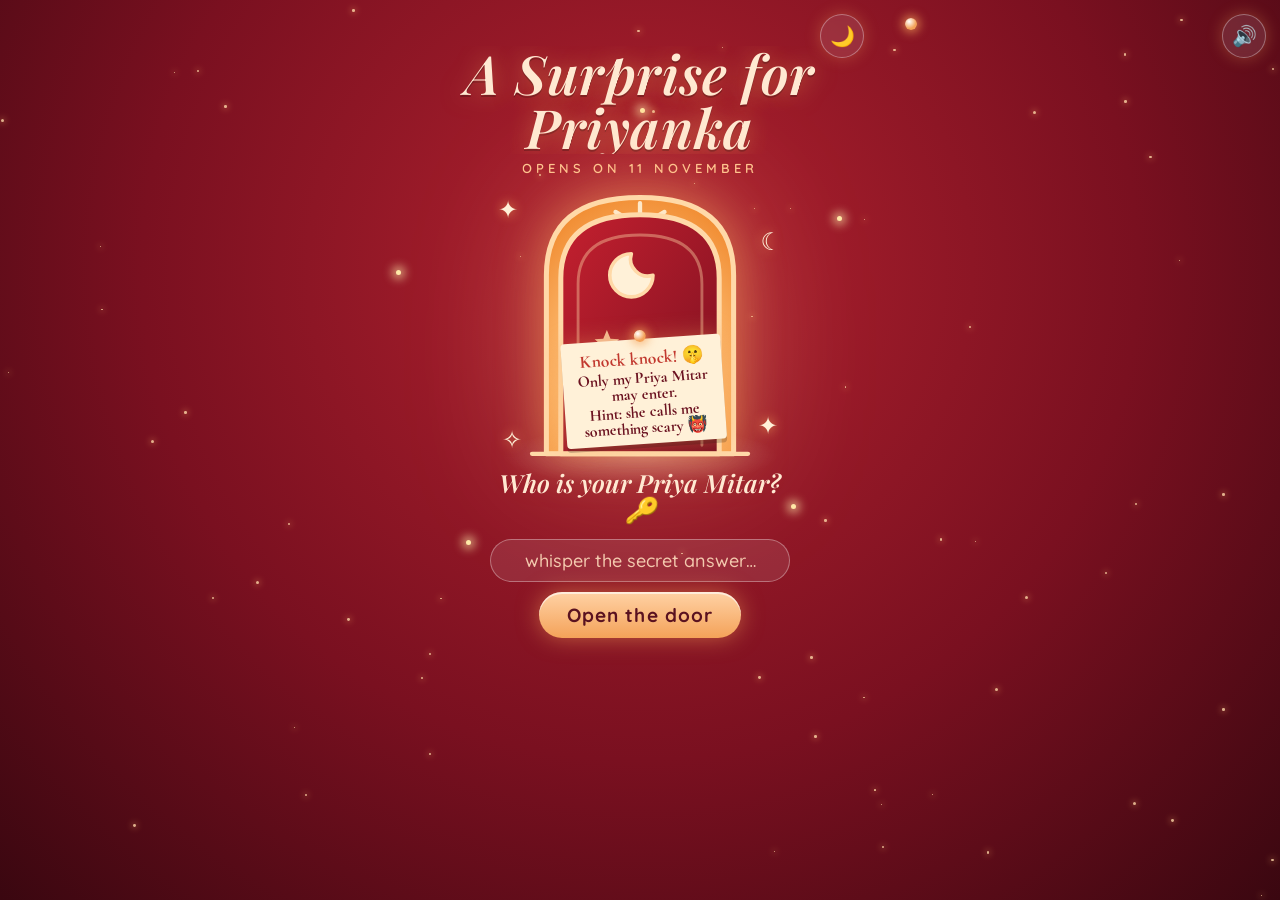
==== commit 449a69e8: "Cinematic redesign: typographic opening, interludes, heart-tree ending; new sound engine; single lun" ====
--- a/index.html
+++ b/index.html
@@ -6,10 +6,12 @@
   <title>Happy Birthday Priyanka 💖</title>
   <meta name="theme-color" content="#ffd6e7">
   <link rel="preconnect" href="https://fonts.googleapis.com">
-  <link href="https://fonts.googleapis.com/css2?family=Caveat:wght@500;700&family=Gaegu:wght@400;700&family=Cormorant+Garamond:ital,wght@0,600;1,500;1,700&family=Quicksand:wght@500;700&display=swap" rel="stylesheet">
+  <link href="https://fonts.googleapis.com/css2?family=Caveat:wght@500;700&family=Gaegu:wght@400;700&family=Cormorant+Garamond:ital,wght@0,600;1,500;1,700&family=Quicksand:wght@500;700&family=Playfair+Display:ital,wght@0,500;0,700;1,500;1,700&family=Bodoni+Moda:ital,wght@0,500;0,700;1,500&family=Allura&display=swap" rel="stylesheet">
   <link rel="stylesheet" href="css/base.css">
   <link rel="stylesheet" href="css/scenes.css">
   <link rel="stylesheet" href="css/night.css">
+  <link rel="stylesheet" href="css/cinema.css">
+  <link rel="stylesheet" href="css/story.css">
 </head>
 <body>
   <canvas id="fx" aria-hidden="true"></canvas>
--- a/css/scenes.css
+++ b/css/scenes.css
@@ -227,24 +227,20 @@
 .scr-prog { margin-top: 10px; height: 8px; border: 2px solid var(--ink); border-radius: 6px; background: #fff; overflow: hidden; }
 .scr-prog i { display: block; height: 100%; width: 0; background: repeating-linear-gradient(45deg, var(--washi) 0 6px, var(--washi-2) 6px 12px); }
 .fb-cap { min-height: 2.2em; margin: 4px 0 0; font: 700 28px/1 var(--font-hand); color: var(--pink); text-align: center; }
-.fs-env, .fs-letter { position: absolute; inset: 0; display: flex; flex-direction: column; align-items: center; justify-content: center; gap: 14px; padding: 14px 12px 14px 50px; }
-.env-hint { margin: 0; font: 700 26px/1 var(--font-hand); color: var(--ink); animation: bob 1.6s ease-in-out infinite; }
-.env { position: relative; width: min(calc(100vw - 110px), 300px); aspect-ratio: 300 / 190; padding: 0; background: none; border: 0; cursor: pointer; perspective: 800px; animation: hop 3s ease-in-out infinite; }
-.env i { position: absolute; display: block; }
-.env-back { inset: 0; background: #ffd1df; border: 3px solid var(--ink); border-radius: 6px; box-shadow: 3px 6px 0 #0003; }
-.env-paper { left: 8%; right: 8%; top: 8%; bottom: 14%; background: #fff repeating-linear-gradient(#0000 0 15px, #9fc3e6 15px 16px); border: 2.5px solid var(--ink); transition: translate .8s var(--bounce); }
-.env-front { inset: 0; background: linear-gradient(#ffe3ec, #ffc2d6); border: 3px solid var(--ink); border-radius: 6px; clip-path: polygon(0 0, 50% 52%, 100% 0, 100% 100%, 0 100%); }
-.env-flap { left: 0; right: 0; top: 0; height: 56%; background: #ffb3cc; border: 3px solid var(--ink); clip-path: polygon(0 0, 100% 0, 50% 100%); transform-origin: 50% 0; transition: transform .8s var(--bounce); backface-visibility: visible; }
-.env.open .env-flap { transform: rotateX(180deg); }
-.env.rise .env-paper { translate: 0 -64%; z-index: 2; }
-.env-seal { position: absolute; left: 50%; top: 46%; translate: -50% -50%; width: 38px; height: 38px; border-radius: 50%; background: var(--red); border: 3px solid var(--ink); color: #fff; font-size: 20px; line-height: 32px; z-index: 3; transition: opacity .3s; }
-.env.open .env-seal { opacity: 0; }
-.env-to { position: absolute; left: 0; right: 0; bottom: 8%; font: 700 24px var(--font-hand); color: var(--ink); z-index: 3; }
-.lcard { position: relative; width: min(calc(100vw - 80px), 400px); max-height: min(72%, 560px); overflow-y: auto; padding: 24px 18px 18px 22px; text-align: left; background: #fffaf2 repeating-linear-gradient(#0000 0 29px, var(--rule) 29px 30px); background-position: 0 22px; box-shadow: 3px 7px 0 #0003; rotate: -1deg; }
-.lbody { font: 700 22px/30px var(--font-hand); color: var(--ink); }
-.lbody p { margin: 0; }
-.lbody .lto { font-size: 32px; color: var(--pink); }
-.lbody .gap { height: 14px; }
-.lbody .lfrom { margin-top: 8px; font-size: 30px; color: var(--pink); text-align: right; }
-.fs-actions { display: flex; flex-direction: column; align-items: center; gap: 10px; }
-.btn.alt { background: #a9c7ff; box-shadow: 0 0 0 2.5px #a9c7ff, 3px 5px 0 2.5px #0002; font-size: 20px; }
+
+/* ---- one single gift: the lunch ticket ---- */
+.gift-scene.solo .cloth { width: min(100%, 320px); }
+.gift-scene.solo .gifts { grid-template-columns: 1fr; }
+.gift-scene.solo .gift { max-width: 240px; padding-top: 24px; }
+.gift-scene.solo .gtag { font-size: 24px; }
+.ticket { position: relative; display: grid; grid-template-columns: 1fr 62px; text-align: left; background: #fff4c4; border: 3px solid var(--ink); border-radius: 8px; box-shadow: 0 0 0 3px #fff4c4, 3px 5px 0 3px #0002;
+  -webkit-mask: radial-gradient(circle at calc(100% - 62px) 0, #0000 9px, #000 10px) top / 100% 51% no-repeat, radial-gradient(circle at calc(100% - 62px) 100%, #0000 9px, #000 10px) bottom / 100% 51% no-repeat;
+  mask: radial-gradient(circle at calc(100% - 62px) 0, #0000 9px, #000 10px) top / 100% 51% no-repeat, radial-gradient(circle at calc(100% - 62px) 100%, #0000 9px, #000 10px) bottom / 100% 51% no-repeat; }
+.t-main { padding: 12px 8px 12px 14px; }
+.t-kicker { font: 700 12px var(--font-body); letter-spacing: .3em; color: var(--pink); }
+.t-title { margin: 2px 0 4px; font: 700 34px/.95 var(--font-hand); color: var(--ink); }
+.t-line { margin: 0 0 6px; font: 700 20px/1.05 var(--font-hand); color: var(--ink); }
+.t-fine { margin: 0; font: 400 12px/1.2 var(--font-body); opacity: .75; }
+.t-stub { display: flex; flex-direction: column; align-items: center; justify-content: center; border-left: 3px dashed var(--ink); font: 700 12px var(--font-body); letter-spacing: .15em; color: var(--ink); }
+.t-stub b { font: 700 28px var(--font-hand); color: var(--pink); letter-spacing: 0; }
+.ticket .stamp { right: 52px; bottom: -16px; }
--- a/css/night.css
+++ b/css/night.css
@@ -13,10 +13,6 @@
   --glow: #f2b5a7;
   --font-title: 'Cormorant Garamond', Georgia, serif;
   --font-body: 'Quicksand', system-ui, sans-serif;
-}
-/* light cards inside the night keep dark, readable text */
-[data-look="night"] :is(.gift-card, .lcard, .note, .front, .back, .frame-box, .coupon, .stamp, .env, .room .switch, .room .popper, .gtag, .zoom-card .frame-box) {
-  --ink: #2a2f6b; --pink: #a8446a; --red: #c2335f;
 }
 
 /* ---- the sky itself ---- */
@@ -46,7 +42,6 @@
 /* ---- type and buttons ---- */
 [data-look="night"] .title { font: italic 600 clamp(36px, 10.4vw, 58px)/1 var(--font-title); color: #ffd9c9; text-shadow: 0 0 22px #f2b5a788, 0 2px 0 #0004; transform: none; letter-spacing: .01em; }
 [data-look="night"] .btn { font: 700 19px var(--font-body); letter-spacing: .06em; color: #3b2450; background: linear-gradient(#ffe0d4, #f2b5a7); border: 0; border-radius: 999px; padding: 10px 28px; min-height: 46px; text-shadow: none; box-shadow: 0 0 22px #f2b5a788, inset 0 2px 0 #fff9; animation: glowpulse 3.2s ease-in-out infinite; }
-[data-look="night"] .btn.alt { background: linear-gradient(#e4dcff, #b9a6ff); box-shadow: 0 0 22px #b9a6ff88, inset 0 2px 0 #fff9; font-size: 17px; }
 [data-look="night"] .btn:disabled { opacity: .7; }
 @keyframes glowpulse { 50% { box-shadow: 0 0 34px #f2b5a7cc, inset 0 2px 0 #fff9; } }
 
@@ -144,14 +139,3 @@
 [data-look="night"] .scr-prog { border: 1px solid #ffffff55; background: #ffffff14; }
 [data-look="night"] .scr-prog i { background: linear-gradient(90deg, #b9a6ff, #f2b5a7); }
 [data-look="night"] .fb-cap { font: italic 600 28px/1.05 var(--font-title); color: #ffd9c9; }
-[data-look="night"] .fs-env, [data-look="night"] .fs-letter { padding: 14px 16px; }
-[data-look="night"] .env-hint { font: italic 600 26px/1.1 var(--font-title); color: #ffd9c9; }
-[data-look="night"] .env { filter: drop-shadow(0 0 26px #f2b5a788); }
-[data-look="night"] .env-back { background: #f2b5a7; border-color: #fff3d6; box-shadow: none; }
-[data-look="night"] .env-front { background: linear-gradient(#ffe0d4, #f2b5a7); border-color: #fff3d6; }
-[data-look="night"] .env-flap { background: #ffd0c0; border-color: #fff3d6; }
-[data-look="night"] .env-paper { border-color: #fff3d6; }
-[data-look="night"] .env-seal { background: #ff8fa8; border-color: #fff3d6; }
-[data-look="night"] .env-to { color: #3b2450; font: italic 700 24px var(--font-title); }
-[data-look="night"] .lcard { background: #fff3d6 repeating-linear-gradient(#0000 0 29px, #b9a6ff44 29px 30px); background-position: 0 22px; box-shadow: 0 0 50px #f2b5a788; }
-[data-look="night"] .lbody .lto, [data-look="night"] .lbody .lfrom { color: #a8446a; }
--- a/css/cinema.css
+++ b/css/cinema.css
@@ -0,0 +1,130 @@
+/* ============ Cinema: cream, deep red and orange glow, big serif type ============
+   The look from the video: warm paper-and-wine colours, tall editorial lettering, glowing orange buttons.
+   Scoped to [data-look="cinema"]; shares its layout with the night look (see night.css). */
+[data-look="cinema"] {
+  --ink: #fff0e2;
+  --pink: #f4a259;
+  --washi: #f4a259;
+  --washi-2: #ffd2a5;
+  --sticky: #fff1d8;
+  --rule: #ffffff10;
+  --red: #ff9a6a;
+  --kraft: #3a0710;
+  --glow: #f4a259;
+  --font-title: 'Playfair Display', 'Cormorant Garamond', Georgia, serif;
+  --font-body: 'Quicksand', system-ui, sans-serif;
+  --font-hand: 'Cormorant Garamond', Georgia, serif;
+}
+[data-look="cinema"] body, body[data-look="cinema"] { background: var(--kraft); }
+[data-look="cinema"] #stage { background: radial-gradient(ellipse at 50% 30%, #b3222f 0%, #7a1020 55%, #3a0710 100%); }
+[data-look="cinema"] #sky { display: block; }
+[data-look="cinema"] #sky .moon, [data-look="cinema"] #sky .aurora, [data-look="cinema"] #sky u { display: none; }
+[data-look="cinema"] #sky i { background: #ffd9a8; box-shadow: 0 0 6px 1px #ffb86b99; opacity: .8; }
+
+/* ---- every scene is open sky, not a paper page ---- */
+[data-look="cinema"] .page { inset: 0 max(0px, calc(50% - 290px)); background: none; box-shadow: none; border-radius: 0; }
+[data-look="cinema"] .page::before, [data-look="cinema"] .page::after { display: none; }
+[data-look="cinema"] .scroller { padding: 62px 16px 28px; }
+[data-look="cinema"] .tape { width: 12px !important; height: 12px !important; margin-left: -6px !important; border-radius: 50%; rotate: none !important; background: radial-gradient(circle at 35% 30%, #fff, #f4a259 60%); box-shadow: 0 0 10px 3px #f4a259aa; animation: twinkle 2.4s ease-in-out infinite; }
+[data-look="cinema"] .icon-btn { border: 1.5px solid #ffffff55; background: #ffffff1c; box-shadow: 0 0 16px #f4a25955; backdrop-filter: blur(4px); }
+
+/* ---- type and buttons ---- */
+[data-look="cinema"] .title { font: italic 600 clamp(36px, 10.4vw, 58px)/1 var(--font-title); color: #ffe9d2; text-shadow: 0 0 22px #f4a25988, 0 2px 0 #0004; transform: none; letter-spacing: .01em; }
+[data-look="cinema"] .btn { font: 700 19px var(--font-body); letter-spacing: .06em; color: #5a1220; background: linear-gradient(#ffd2a5, #f4a259); border: 0; border-radius: 999px; padding: 10px 28px; min-height: 46px; text-shadow: none; box-shadow: 0 0 22px #f4a25988, inset 0 2px 0 #fff9; animation: glowpulse 3.2s ease-in-out infinite; }
+[data-look="cinema"] .btn:disabled { opacity: .7; }
+@keyframes glowpulse { 50% { box-shadow: 0 0 34px #f4a259cc, inset 0 2px 0 #fff9; } }
+
+/* ============ Door: a portal in the sky ============ */
+[data-look="cinema"] .door-scene { padding: 22px 16px 14px; }
+[data-look="cinema"] .door-title { font-size: clamp(34px, 9.6vw, 54px); }
+[data-look="cinema"] .dateline { font: 600 13px var(--font-body); letter-spacing: .3em; text-transform: uppercase; color: #ffc58f; }
+[data-look="cinema"] .sky .fl { font-size: 20px; color: #fff1d8; text-shadow: 0 0 10px #f4a259; }
+[data-look="cinema"] .sky .fly { position: absolute; width: 5px; height: 5px; border-radius: 50%; background: #ffe9a8; box-shadow: 0 0 10px 4px #ffe9a8aa; animation: drift2 6s ease-in-out infinite alternate; }
+[data-look="cinema"] .door-wrap::before { content: ''; position: absolute; left: 50%; bottom: -26px; width: 130%; height: 60px; translate: -50% 0; background: radial-gradient(ellipse, #ffffff44, #0000 70%); }
+[data-look="cinema"] .door-svg { filter: drop-shadow(0 0 22px #f4a25988) drop-shadow(0 0 60px #ffc58f55); }
+[data-look="cinema"] .note { background: #fff1d8; color: #6b1220; box-shadow: 0 0 22px #f4a25966, 0 4px 0 #0003; border-radius: 4px; }
+[data-look="cinema"] .note p:first-of-type { color: #c2392f; }
+[data-look="cinema"] .stk { color: #fff1d8; text-shadow: 0 0 12px #f4a259; font-size: 24px; }
+[data-look="cinema"] .hint { font: italic 600 24px/1.1 var(--font-title); color: #ffe9d2; }
+[data-look="cinema"] .cd { background: #ffffff16; border: 1px solid #ffffff44; border-radius: 14px; box-shadow: 0 0 18px #ffc58f44; rotate: 0deg; }
+[data-look="cinema"] .cd b { font: italic 600 32px var(--font-title); color: #ffe9d2; }
+[data-look="cinema"] .cd small { color: #ffc58f; font: 600 12px var(--font-body); letter-spacing: .12em; text-transform: uppercase; }
+[data-look="cinema"] .question { font: italic 600 25px/1.05 var(--font-title); color: #ffe9d2; }
+[data-look="cinema"] .uline path { stroke: #f4a259; }
+[data-look="cinema"] .answer { font: 500 18px var(--font-body); border: 1px solid #ffffff55; border-radius: 999px; background: #ffffff18; padding: 9px 14px; color: #fff0e2; }
+[data-look="cinema"] .answer::placeholder { color: #f3c9ae; }
+[data-look="cinema"] .answer:focus { background: #ffffff26; box-shadow: 0 0 0 3px #f4a25966; }
+[data-look="cinema"] .msg { font: italic 600 21px/1.1 var(--font-title); color: #ffb3a7; rotate: 0deg; }
+
+/* ============ Room: the mural on a moonlit wall ============ */
+[data-look="cinema"] .room { background: none; }
+[data-look="cinema"] .room .wallbg { background: radial-gradient(#ffffff22 1px, #0000 1.6px) 0 0/15px 15px, radial-gradient(circle at 40% 15%, #a3202f, #5e0d1b 80%); }
+[data-look="cinema"] .room .wallbg::after { background: #6b1220; border-top: 2px solid #f4a25988; }
+[data-look="cinema"] .room .floor { background: repeating-linear-gradient(90deg, #6a0f1d 0 54px, #5a0b18 54px 57px); border-top: 2px solid #f4a25988; }
+[data-look="cinema"] .room .rug { border: 2px dashed #f4a259aa; background: repeating-radial-gradient(circle at 50% 50%, #8c1a2a 0 14px, #a02335 14px 28px); }
+[data-look="cinema"] .room .fairy path { stroke: #f4a259; }
+[data-look="cinema"] .room .bulbs i { border-color: #f4a259aa; }
+[data-look="cinema"] .room .disco::before { background: #f4a259; }
+[data-look="cinema"] .room .disco i { border-color: #f4a259; }
+[data-look="cinema"] .room .mural { filter: brightness(.7) saturate(.55); }
+[data-look="cinema"] .room .room-hint, [data-look="cinema"] .cake-hint { font: italic 600 25px/1.05 var(--font-title); -webkit-text-stroke: 4px #3a0710; color: #fff0e2; }
+[data-look="cinema"] .room .room-hint { left: 16px; }
+[data-look="cinema"] .room .switch { left: 16px; box-shadow: 0 0 22px 4px #ffd36a88; }
+[data-look="cinema"] .room .flipme { left: 70px; font-family: var(--font-title); font-style: italic; }
+[data-look="cinema"] .room .go, [data-look="cinema"] .cake-scene .go, [data-look="cinema"] .cake-scene .mic { left: 16px; }
+
+/* ============ Fav wall + photo wall: glowing keepsakes ============ */
+[data-look="cinema"] .fav-sub { font: italic 600 21px var(--font-title); color: #ffe9d2; }
+[data-look="cinema"] .fav-count { background: #ffffff18; border: 1px solid #ffffff44; border-radius: 999px; box-shadow: 0 0 16px #f4a25955; color: #fff0e2; font: 600 14px var(--font-body); letter-spacing: .06em; rotate: 0deg; }
+[data-look="cinema"] .ribbon { font: italic 600 28px/1.1 var(--font-title); color: #fff0e2; rotate: 0deg; background: linear-gradient(transparent 70%, #f4a25955 70% 90%, transparent 90%) 0 0 / 0% 100% no-repeat; }
+[data-look="cinema"] .frame-box { background: #ffffff18; border: 1px solid #ffffff55; border-radius: 14px; box-shadow: 0 0 20px #ffc58f55, 0 0 0 1px #0002; padding: 6px 6px 14px; }
+[data-look="cinema"] .frame-box .pic { border-radius: 10px; }
+[data-look="cinema"] .frame:hover .frame-box { box-shadow: 0 0 28px #f4a259aa; }
+[data-look="cinema"] .plaque { color: #fff0e2; font: 600 15px var(--font-body); letter-spacing: .04em; }
+[data-look="cinema"] .frame-box.big { background: #ffffff1c; box-shadow: 0 0 40px #f4a25988; }
+[data-look="cinema"] .zoom { background: #3a0710e6; }
+[data-look="cinema"] .zoom-title { font: italic 600 38px var(--font-title); color: #ffe9d2; }
+[data-look="cinema"] .zoom-cap { color: #fff0e2; font: 700 26px/1 var(--font-hand); }
+/* photos hang from a string of fairy lights */
+[data-look="cinema"] .line::before { border-top: 2px dotted #f4a259; box-shadow: 0 0 10px #f4a25966; }
+[data-look="cinema"] .polaroid .face { box-shadow: 0 0 22px #f4a25966, 0 4px 0 #0003; border-radius: 4px; }
+[data-look="cinema"] .front { background: #fff7ee; }
+[data-look="cinema"] .cap { color: #6b1220; }
+[data-look="cinema"] .back { background: repeating-linear-gradient(#fff1d8 0 21px, #ffc58f55 21px 22px); }
+
+/* ============ Gifts: presents on a moonlit cloud ============ */
+[data-look="cinema"] .gift-scene { background-image: none; }
+[data-look="cinema"] .cloth { border: 0; border-radius: 60px 70px 50px 80px; rotate: 0deg; padding: 26px 16px 18px;
+  background: radial-gradient(ellipse at 30% 25%, #ffffff55, #0000 55%), linear-gradient(#fff0d8, #f6c98f); box-shadow: 0 0 50px #ffc58f88, inset 0 -10px 20px #7a1a2a44; }
+[data-look="cinema"] .cloth::before, [data-look="cinema"] .cloth::after { content: ''; position: absolute; border-radius: 50%; background: inherit; z-index: -1; }
+[data-look="cinema"] .cloth::before { width: 90px; height: 70px; left: -22px; top: 18%; background: #fff0d8; box-shadow: 0 0 30px #ffc58f66; }
+[data-look="cinema"] .cloth::after { width: 110px; height: 80px; right: -26px; bottom: 12%; background: #f9d9aa; box-shadow: 0 0 30px #ffc58f66; }
+[data-look="cinema"] .gift .box { filter: drop-shadow(0 0 14px #f4a25966); }
+[data-look="cinema"] .gtag { background: #fff1d8; border: 0; font: 700 18px var(--font-hand); box-shadow: 0 0 14px #f4a25966; }
+[data-look="cinema"] .gift .done { background: #fff1d8; border-color: #f4a259; color: #c2392f; }
+[data-look="cinema"] .gift-card { background: #fff1d8 repeating-linear-gradient(#0000 0 27px, #ffc58f44 27px 28px); box-shadow: 0 0 40px #f4a25988; }
+[data-look="cinema"] .coupon { background: #fff0c9; }
+[data-look="cinema"] .voice .play { background: linear-gradient(#ffd2a5, #f4a259); border: 0; box-shadow: 0 0 20px #f4a25988; color: #5a1220; }
+
+/* ============ Cake ============ */
+[data-look="cinema"] .cake-scene { background-image: none; }
+[data-look="cinema"] .cake-dim { background: radial-gradient(circle at 50% 50%, #0000 calc(30px + var(--g) * 36px), rgba(8, 10, 38, .8) calc(110px + var(--g) * 56px)); }
+[data-look="cinema"] .cake-scene:not(.night) .cake-hint { color: #ffe9d2; -webkit-text-stroke: 4px #3a0710; }
+[data-look="cinema"] .cs { color: #fff1d8; text-shadow: 0 0 10px #f4a259; }
+[data-look="cinema"] .cake-svg .plate ellipse:first-child { fill: #fff1d8; }
+[data-look="cinema"] .cake-svg { filter: drop-shadow(0 0 26px #f4a25955); }
+
+/* ============ Finale: a little cinema in the sky ============ */
+[data-look="cinema"] .finale-scene { background-image: none; }
+[data-look="cinema"] .fs-book { padding: 0 16px; }
+[data-look="cinema"] .scr-wrap { rotate: 0deg; }
+[data-look="cinema"] .scr { border: 2px solid #f4a259; border-radius: 14px; background: linear-gradient(#fffaf2, #f4ecff); box-shadow: 0 0 40px #f4a25966, 0 0 90px #ffc58f44; }
+[data-look="cinema"] .scr-play { background: linear-gradient(135deg, #9c1c2c, #8c1a2a); }
+[data-look="cinema"] .cv-kicker { font: 600 13px var(--font-body); letter-spacing: .3em; text-transform: uppercase; color: #ffc58f; text-shadow: none; }
+[data-look="cinema"] .cv-title { font: italic 600 clamp(32px, 9vw, 44px)/1 var(--font-title); color: #ffe9d2; -webkit-text-stroke: 0; text-shadow: 0 0 20px #f4a25988; rotate: 0deg; }
+[data-look="cinema"] .cv-by { color: #fff0e2; font: italic 600 18px var(--font-title); }
+[data-look="cinema"] .cv-playbtn { background: linear-gradient(#ffd2a5, #f4a259); border: 0; color: #5a1220; box-shadow: 0 0 24px #f4a259aa; }
+[data-look="cinema"] .scr-paused { background: #3a0710cc; color: #ffe9d2; font: italic 600 32px var(--font-title); -webkit-text-stroke: 0; }
+[data-look="cinema"] .scr-prog { border: 1px solid #ffffff55; background: #ffffff14; }
+[data-look="cinema"] .scr-prog i { background: linear-gradient(90deg, #ffc58f, #f4a259); }
+[data-look="cinema"] .fb-cap { font: italic 600 28px/1.05 var(--font-title); color: #ffe9d2; }
--- a/css/story.css
+++ b/css/story.css
@@ -0,0 +1,73 @@
+/* ============ Cinematic story pieces: opening, interludes, ending ============
+   Look-independent: these full-screen moments look the same in every theme.
+   Cream paper, deep red, midnight blue, orange glow, big serif type. */
+.intro-scene, .end-scene { position: absolute; inset: 0; overflow: hidden; text-align: center; font-family: 'Cormorant Garamond', Georgia, serif; }
+.intro-scene { background: radial-gradient(ellipse at 50% 45%, #fff6e2, #f6e2bd); color: #7a1020; }
+.in-garden { position: absolute; inset: 0; width: 100%; height: 100%; }
+.in-dust { position: absolute; inset: 0; pointer-events: none; }
+.in-dust i, .in-stars i { position: absolute; width: 3px; height: 3px; border-radius: 50%; background: #f0a64a; box-shadow: 0 0 6px 1px #f0a64a99; animation: twinkle 3.4s ease-in-out infinite; }
+.in-stars i { background: #fff; box-shadow: 0 0 6px 1px #fff9; width: 2px; height: 2px; }
+
+/* --- 2. the surprise card --- */
+.in-dark, .in-pull, .in-wish { position: absolute; inset: 0; display: flex; flex-direction: column; align-items: center; justify-content: center; }
+.in-dark[hidden], .in-pull[hidden], .in-wish[hidden] { display: none; }
+.in-dark { background: radial-gradient(ellipse at 50% 35%, #16264f, #060b1f 75%); color: #ffe9d2; }
+.in-stars { position: absolute; inset: 0; }
+.in-card { position: relative; width: min(86vw, 380px); padding: 34px 24px 30px; border-radius: 26px; border: 1px solid #ffffff3a; background: linear-gradient(#ffffff18, #ffffff08); backdrop-filter: blur(8px); box-shadow: 0 0 60px #f6ac5522, inset 0 1px 0 #ffffff33; }
+.in-gift { margin-bottom: 10px; animation: bob 3s ease-in-out infinite; }
+.in-kicker { margin: 0; font: 600 13px 'Quicksand', sans-serif; letter-spacing: .38em; color: #f6ac55; }
+.in-name { margin: 4px 0 6px; font: italic 700 clamp(52px, 17vw, 76px)/1 'Allura', 'Cormorant Garamond', cursive; background: linear-gradient(#fff3d6, #f6ac55); -webkit-background-clip: text; background-clip: text; color: transparent; filter: drop-shadow(0 0 18px #f6ac5566); }
+.in-by { margin: 0; font: italic 500 19px/1.25 'Cormorant Garamond', serif; color: #ffe9d2cc; }
+.in-unwrap { position: relative; margin-top: 34px; font: 700 18px 'Quicksand', sans-serif; letter-spacing: .08em; color: #4a1208; background: linear-gradient(#ffc27a, #f08a2f); border: 0; border-radius: 999px; padding: 14px 36px; min-height: 50px; cursor: pointer; box-shadow: 0 0 30px #f6ac5588, inset 0 2px 0 #fff9; animation: unwrapPulse 2.6s ease-in-out infinite; }
+.in-unwrap:active { filter: brightness(.95); }
+@keyframes unwrapPulse { 50% { box-shadow: 0 0 52px #f6ac55dd, inset 0 2px 0 #fff9; } }
+.in-sound { position: absolute; bottom: calc(28px + env(safe-area-inset-bottom)); margin: 0; font: 500 13px 'Quicksand', sans-serif; letter-spacing: .1em; color: #ffe9d299; }
+
+/* --- 3. pull and release --- */
+.in-pull { background: radial-gradient(ellipse at 50% 40%, #fff8ea, #f9e6c7); color: #7a1020; }
+.in-title { position: absolute; top: calc(9% + env(safe-area-inset-top)); margin: 0; width: 100%; font: italic 600 clamp(26px, 7.4vw, 40px)/1.05 'Cormorant Garamond', serif; letter-spacing: .01em; }
+.in-heart { position: absolute; left: 50%; top: 34%; width: 132px; height: 121px; margin: -60px 0 0 -66px; }
+.in-heart svg { position: relative; display: block; animation: heartbeat 1.3s ease-in-out infinite; filter: drop-shadow(0 8px 14px #b30f2744); }
+@keyframes heartbeat { 0%, 100% { filter: drop-shadow(0 8px 14px #b30f2744); } 14% { filter: drop-shadow(0 0 26px #ff3b55cc); } }
+.in-glow { position: absolute; left: 50%; top: 50%; width: 220px; height: 220px; margin: -110px 0 0 -110px; border-radius: 50%; background: radial-gradient(#ff5a6e88, #ff5a6e00 65%); opacity: .55; animation: glowBeat 1.3s ease-in-out infinite; pointer-events: none; }
+@keyframes glowBeat { 50% { opacity: 1; } }
+.in-bow { position: absolute; left: 50%; bottom: 17%; width: 170px; height: 170px; margin-left: -85px; cursor: grab; touch-action: none; }
+.in-bow svg { display: block; overflow: visible; }
+.in-hint { position: absolute; bottom: calc(7% + env(safe-area-inset-bottom)); width: 100%; margin: 0; font: 700 13px 'Quicksand', sans-serif; letter-spacing: .42em; color: #7a1020; }
+.in-tap { position: absolute; bottom: calc(3.4% + env(safe-area-inset-bottom)); width: 100%; margin: 0; font: italic 500 15px 'Cormorant Garamond', serif; opacity: .7; }
+.fly-arrow { position: absolute; z-index: 5; pointer-events: none; transform-origin: 50% 50%; }
+
+/* --- 4. the red screen --- */
+.in-wish { z-index: 3; background: radial-gradient(ellipse at 50% 42%, #e0202e, #b30f1f 70%, #8c0a18); color: #fde9dc; padding: 0 20px; }
+.wish-small { margin: 0 0 14px; font: italic 500 clamp(20px, 5.6vw, 28px)/1.1 'Cormorant Garamond', serif; letter-spacing: .02em; }
+.wish-big { margin: 0; font: 700 64px/.98 'Bodoni Moda', 'Playfair Display', serif; color: #fff0e4; text-shadow: 0 6px 30px #7a0a1655; }
+.wish-big .wl { display: block; white-space: nowrap; }
+.wish-big .ch { display: inline-block; }
+.wish-flourish { width: 150px; height: 18px; margin: 18px 0 8px; overflow: visible; }
+.wish-sub { margin: 0; font: italic 500 clamp(18px, 5vw, 24px)/1.2 'Cormorant Garamond', serif; opacity: .9; min-height: 1.2em; }
+.in-white { display: none; position: absolute; z-index: 9; left: calc(50% - 80vmax); top: calc(50% - 80vmax); width: 160vmax; height: 160vmax; border-radius: 50%; background: radial-gradient(#fff 55%, #fffbf3); pointer-events: none; }
+
+/* ============ Typographic interludes between scenes (cinema look) ============ */
+#interlude { position: fixed; inset: 0; z-index: 45; display: none; flex-direction: column; align-items: center; justify-content: center; padding: 0 22px; text-align: center; pointer-events: all; }
+#interlude.t-cream { background: radial-gradient(ellipse at 50% 45%, #fff6e2, #f3dcb3); color: #8b1a2b; }
+#interlude.t-red { background: radial-gradient(ellipse at 50% 42%, #e0202e, #a50f1f 75%); color: #fde9dc; }
+#interlude.t-dark { background: radial-gradient(ellipse at 50% 35%, #16264f, #050a1c 80%); color: #ffe9d2; }
+#interlude .il-line { display: block; font: 700 44px/1.02 'Bodoni Moda', 'Playfair Display', serif; white-space: nowrap; }
+#interlude .il-sm { font: italic 500 clamp(24px, 7vw, 38px)/1.1 'Cormorant Garamond', serif; margin-bottom: 10px; }
+#interlude .ch { display: inline-block; }
+#interlude .il-rule { display: block; width: 90px; height: 3px; margin-top: 22px; border-radius: 3px; background: currentColor; opacity: .55; transform-origin: 50% 50%; }
+
+/* ============ Ending: the heart-blossom tree ============ */
+.end-scene { background: radial-gradient(ellipse at 50% 40%, #ffffff, #fdf2e4); color: #8b1a2b; }
+.end-canvas { position: absolute; inset: 0; width: 100%; height: 100%; }
+.end-top { position: absolute; top: calc(62px + env(safe-area-inset-top)); left: 0; right: 0; }
+.end-kicker { margin: 0; font: 600 12px 'Quicksand', sans-serif; letter-spacing: .34em; text-transform: uppercase; color: #e07a2a; }
+.end-title { margin: 8px 0 0; font: italic 600 clamp(28px, 8vw, 44px)/1 'Cormorant Garamond', serif; }
+.end-name { margin: 0; font: 400 clamp(58px, 18vw, 96px)/1 'Allura', cursive; background: linear-gradient(#e0202e, #b30f1f); -webkit-background-clip: text; background-clip: text; color: transparent; }
+.end-foot { position: absolute; left: 0; right: 0; bottom: calc(92px + env(safe-area-inset-bottom)); }
+.end-sub { margin: 0; font: italic 500 clamp(19px, 5.4vw, 25px)/1.2 'Cormorant Garamond', serif; }
+.end-from { margin: 6px 0 0; font: 400 34px 'Allura', cursive; color: #e0202e; }
+.end-btns { position: absolute; left: 0; right: 0; bottom: calc(26px + env(safe-area-inset-bottom)); display: flex; gap: 12px; justify-content: center; flex-wrap: wrap; padding: 0 16px; }
+.end-btn { font: 700 15px 'Quicksand', sans-serif; letter-spacing: .06em; color: #fff; background: linear-gradient(#ee3a48, #b30f1f); border: 0; border-radius: 999px; padding: 11px 22px; min-height: 44px; cursor: pointer; box-shadow: 0 6px 20px #b30f2744, inset 0 2px 0 #ffffff55; }
+.end-btn.ghost { color: #8b1a2b; background: #fff; box-shadow: inset 0 0 0 1.5px #8b1a2b66; }
+.end-btn:active { transform: translateY(2px); }
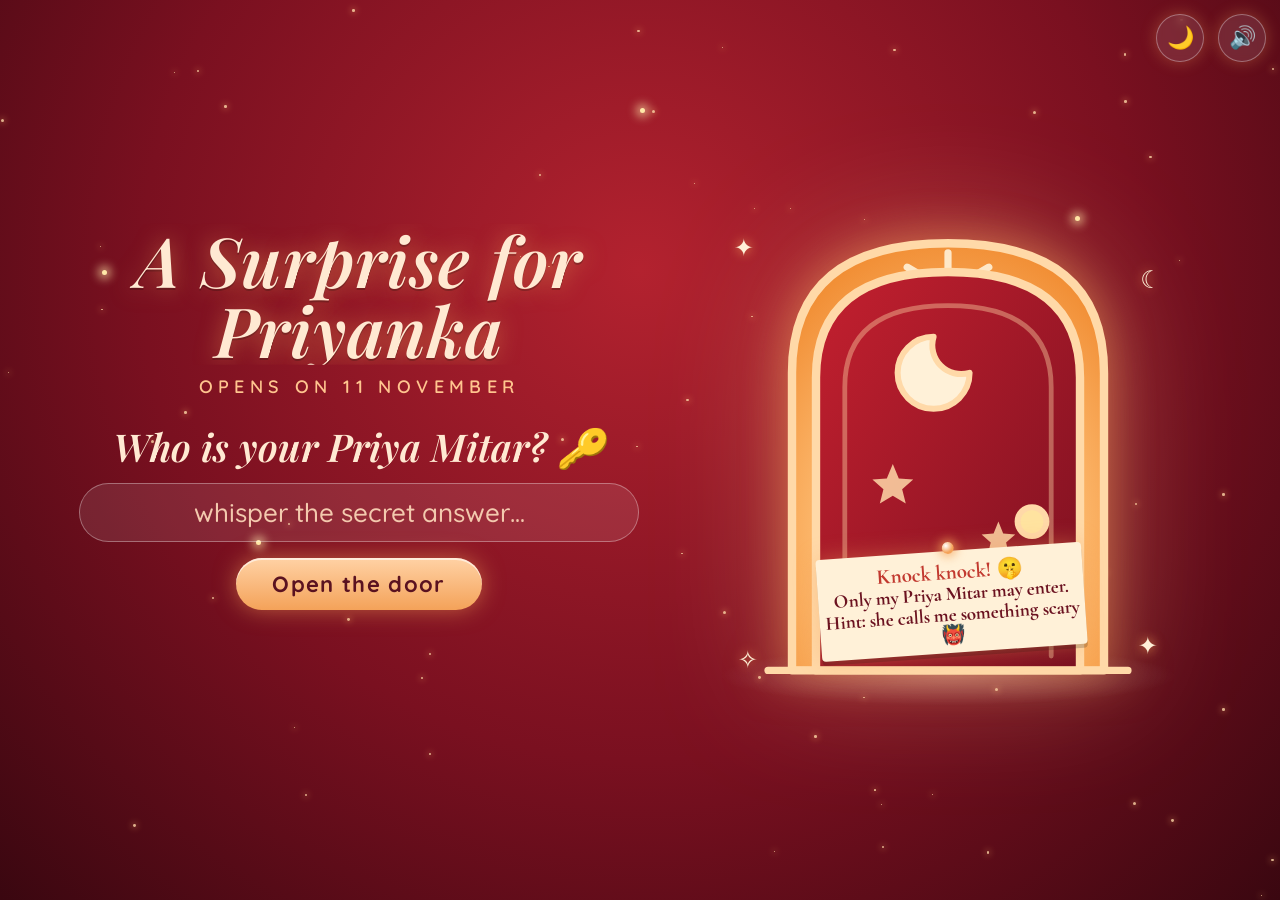
==== commit 96b9d721: "Laptop-only layout: wide mural, two-column door, wall-wide fav wall and clothesline, widescreen cart" ====
--- a/index.html
+++ b/index.html
@@ -12,8 +12,18 @@
   <link rel="stylesheet" href="css/night.css">
   <link rel="stylesheet" href="css/cinema.css">
   <link rel="stylesheet" href="css/story.css">
+  <link rel="stylesheet" href="css/desktop.css">
 </head>
 <body>
+  <div id="gate" role="alert">
+    <div class="gate-card">
+      <div class="gate-icon" aria-hidden="true">💻</div>
+      <h1 id="gateTitle">Please open this on a laptop</h1>
+      <p id="gateText">This little surprise is made for a big screen. Open the same link on a laptop or desktop computer, with the sound on.</p>
+      <p>Phone pe nahi, laptop pe, chudail! 😤</p>
+      <small>a surprise for priyanka</small>
+    </div>
+  </div>
   <canvas id="fx" aria-hidden="true"></canvas>
   <main id="stage"></main>
   <button id="look" class="icon-btn look-btn" aria-label="Switch theme" title="Switch theme">🌙</button>
--- a/css/night.css
+++ b/css/night.css
@@ -139,3 +139,4 @@
 [data-look="night"] .scr-prog { border: 1px solid #ffffff55; background: #ffffff14; }
 [data-look="night"] .scr-prog i { background: linear-gradient(90deg, #b9a6ff, #f2b5a7); }
 [data-look="night"] .fb-cap { font: italic 600 28px/1.05 var(--font-title); color: #ffd9c9; }
+[data-look="night"] .scr-wrap { width: min(calc(100vw - 32px), 460px); }
--- a/css/cinema.css
+++ b/css/cinema.css
@@ -128,3 +128,4 @@
 [data-look="cinema"] .scr-prog { border: 1px solid #ffffff55; background: #ffffff14; }
 [data-look="cinema"] .scr-prog i { background: linear-gradient(90deg, #ffc58f, #f4a259); }
 [data-look="cinema"] .fb-cap { font: italic 600 28px/1.05 var(--font-title); color: #ffe9d2; }
+[data-look="cinema"] .scr-wrap { width: min(calc(100vw - 32px), 460px); }
--- a/css/desktop.css
+++ b/css/desktop.css
@@ -0,0 +1,152 @@
+/* ============ Laptop layout ============
+   This site is made for a laptop or desktop screen (a phone gets a "please use a laptop" message instead).
+   Loaded last. Everything is sized from the screen, so it fills a 1280, 1536 or 1920 wide window.
+   `body[data-look]` keeps these rules ahead of the per-look styles. */
+
+/* ---- the page fills the screen ---- */
+body[data-look="cinema"] .page, body[data-look="night"] .page { inset: 0; }
+body[data-look="scrapbook"] .page { inset: 16px 4vw; }
+body[data-look="scrapbook"] .scroller { padding-left: 80px; }
+body[data-look="cinema"] .scroller, body[data-look="night"] .scroller { padding: 76px 5vw 30px; }
+body .look-btn { right: 76px; }
+body[data-look] .btn { font-size: 22px; padding: 12px 36px; min-height: 52px; }
+.icon-btn { width: 48px; height: 48px; font-size: 22px; }
+
+/* ---- door: the doorway on the right, the question on the left ---- */
+.door-scene { display: grid; grid-template-columns: minmax(0, 1.05fr) minmax(0, .95fr); grid-template-areas: "title door" "date door" "form door"; grid-template-rows: auto auto auto; align-content: center; justify-items: center; column-gap: 4vw; row-gap: 10px; padding: 40px 6vw !important; }
+.door-scene > .tape { display: none; }
+body[data-look] .door-scene .door-title { grid-area: title; align-self: end; font-size: clamp(46px, 5.4vw, 92px); text-align: center; line-height: 1.02; }
+body[data-look] .dateline { grid-area: date; font-size: 18px; margin-bottom: 14px; }
+.door-wrap { grid-area: door; justify-self: center; align-self: center; }
+.door { width: min(360px, 44vh); }
+.door .note { font-size: clamp(15px, 1.5vw, 22px); }
+.stk { font-size: 34px; }
+#locked, #form { grid-area: form; align-self: start; width: min(560px, 100%); }
+body[data-look] .hint { font-size: clamp(26px, 2.4vw, 38px); }
+body[data-look] .cd { min-width: 96px; padding: 14px 12px 8px; }
+body[data-look] .cd b { font-size: clamp(38px, 3.4vw, 56px); }
+body[data-look] .cd small { font-size: 14px; }
+body[data-look] .question { font-size: clamp(32px, 3vw, 48px); }
+.uline { width: 280px; }
+body[data-look] .answer { font-size: 26px; padding: 12px 24px; margin-bottom: 16px; }
+body[data-look] .msg { font-size: clamp(24px, 2vw, 32px); }
+
+/* ---- opening ---- */
+.in-card { width: min(620px, 46vw); padding: 50px 40px 44px; border-radius: 34px; }
+.in-gift svg { width: 66px; height: 66px; }
+.in-kicker { font-size: 17px; }
+.in-name { font-size: clamp(92px, 10vw, 156px); }
+.in-by { font-size: clamp(22px, 2vw, 30px); }
+.in-unwrap { font-size: 22px; padding: 18px 50px; margin-top: 46px; }
+.in-sound { font-size: 15px; }
+.in-title { font-size: clamp(34px, 3.6vw, 58px); top: 8%; }
+.in-heart { --hw: min(250px, 30vh); --hh: calc(var(--hw) * .917); width: var(--hw); height: var(--hh); top: 50%; margin: calc(var(--hh) / -2) 0 0 calc(var(--hw) / -2); }
+.in-heart svg { width: 100%; height: 100%; }
+.in-glow { width: calc(var(--hw) * 1.9); height: calc(var(--hw) * 1.9); margin: calc(var(--hw) * -.95) 0 0 calc(var(--hw) * -.95); }
+.in-bow { --bw: min(320px, 40vh); width: var(--bw); height: var(--bw); left: calc(50% - min(32vw, 460px)); top: 50%; bottom: auto; margin: calc(var(--bw) / -2) 0 0 calc(var(--bw) / -2); }
+.in-bow svg { width: 100%; height: 100%; }
+.in-hint { font-size: 17px; bottom: 11%; }
+.in-tap { font-size: 21px; bottom: 6%; }
+.wish-small { font-size: clamp(26px, 2.4vw, 40px); margin-bottom: 22px; }
+.wish-sub { font-size: clamp(24px, 2.2vw, 36px); }
+.wish-flourish { width: 260px; height: 24px; margin: 26px 0 12px; }
+#interlude .il-sm { font-size: clamp(28px, 3vw, 54px); margin-bottom: 14px; }
+#interlude .il-rule { width: 130px; height: 4px; }
+
+/* ---- fav wall: all four categories on one wall ---- */
+.fav-head { padding-right: 0; }
+body[data-look] .fav-title { font-size: clamp(44px, 4.4vw, 68px); }
+body[data-look] .fav-sub { font-size: clamp(22px, 1.8vw, 30px); }
+body[data-look] .fav-count { font-size: 17px; margin: 8px 0 4px; }
+.fav-wall { width: min(100%, 1180px); display: grid; grid-template-columns: 1fr 1fr; gap: 14px 64px; margin-inline: auto; }
+.fav-grid { gap: 10px 24px; }
+.frame { max-width: min(200px, 24vh); }
+.pic-emoji { font-size: clamp(40px, 4.2vw, 72px); }
+.plaque { font-size: 24px; }
+body[data-look] .ribbon { font-size: clamp(28px, 2.4vw, 38px); }
+.zoom-card { max-width: 560px; gap: 10px; }
+.frame-box.big { width: min(30vw, 420px, 50vh); }
+.frame-box.big .pic-emoji { font-size: clamp(90px, 10vw, 150px); }
+body[data-look] .zoom-title { font-size: clamp(40px, 3.6vw, 60px); }
+body[data-look] .zoom-cap { font-size: clamp(26px, 2.2vw, 36px); }
+
+/* ---- photo wall: one long clothesline ---- */
+.photo-scene .scroller { justify-content: center; }
+.photo-wall { width: min(100%, 1320px); margin-inline: auto; gap: 26px; }
+.line { gap: 20px; padding-top: 24px; }
+.hang { max-width: 230px; }
+.peg { width: 56px; height: 20px; margin-left: -28px; }
+.front .pic-emoji { font-size: clamp(40px, 4.6vw, 78px); }
+.cap { font-size: 26px; }
+.note-text { font-size: clamp(17px, 1.4vw, 24px); }
+
+/* ---- gifts ---- */
+.gift-scene.solo .cloth { width: min(46vw, 560px, 74vh); padding: 40px 28px 30px; }
+.gift-scene.solo .gift { max-width: 320px; }
+.gift-scene.solo .gtag { font-size: 34px; }
+.gift-card { width: min(62vw, 760px); padding: 38px 34px 30px; }
+.gift-title { font-size: 48px; }
+.gift-body { font-size: 28px; }
+.ticket { grid-template-columns: 1fr 130px;
+  -webkit-mask: radial-gradient(circle at calc(100% - 130px) 0, #0000 15px, #000 16px) top / 100% 51% no-repeat, radial-gradient(circle at calc(100% - 130px) 100%, #0000 15px, #000 16px) bottom / 100% 51% no-repeat;
+  mask: radial-gradient(circle at calc(100% - 130px) 0, #0000 15px, #000 16px) top / 100% 51% no-repeat, radial-gradient(circle at calc(100% - 130px) 100%, #0000 15px, #000 16px) bottom / 100% 51% no-repeat; }
+.t-main { padding: 30px 22px 30px 34px; }
+.t-kicker { font-size: 15px; }
+.t-title { font-size: 68px; margin: 6px 0 10px; }
+.t-line { font-size: 34px; margin-bottom: 14px; }
+.t-fine { font-size: 17px; }
+.t-stub { font-size: 15px; }
+.t-stub b { font-size: 52px; }
+.ticket .stamp { right: 140px; bottom: -22px; font-size: 28px; }
+
+/* ---- room: a wide painted wall ---- */
+body[data-look] .room .switch { left: 40px; top: 84px; width: 58px; height: 88px; }
+body[data-look] .room .flipme { left: 112px; top: 110px; font-size: 36px; }
+body[data-look] .room .popper { right: 40px; top: 96px; }
+body[data-look] .room .room-hint { left: 8%; right: 8%; bottom: 5%; font-size: clamp(28px, 2.6vw, 42px); }
+body[data-look] .room.lit .room-hint { bottom: 118px; }
+body[data-look] .room .go, body[data-look] .cake-scene .go, body[data-look] .cake-scene .mic { left: 0; right: 0; bottom: 5%; }
+.room .disco { width: 70px; }
+.room .disco i { width: 60px; height: 60px; }
+
+/* ---- cake ---- */
+.cake-wrap { width: min(42vw, 66vh, 640px); }
+body[data-look] .cake-dim { background: radial-gradient(circle at 50% 50%, #0000 calc(8vh + var(--g) * 9vh), rgba(8, 10, 38, .84) calc(26vh + var(--g) * 14vh)); }
+body[data-look] .cake-hint { left: 6%; right: 6%; top: 14%; font-size: clamp(28px, 2.8vw, 44px); }
+.cs { font-size: 32px; }
+
+/* ---- finale: the cartoon screen on the left, the caption beside it ---- */
+body[data-look] .fs-book { flex-direction: row; gap: 4vw; padding: 0 5vw; justify-content: center; align-items: center; height: 100%; }
+body[data-look="scrapbook"] .fs-book { padding-left: calc(5vw + 40px); }
+body[data-look] .scr-wrap { width: min(62vw, calc((100vh - 130px) * 1.3333), 980px); rotate: -1deg; }
+.scr { aspect-ratio: 4 / 3; border-radius: 12px; }
+.fs-side { flex: 1; max-width: 440px; display: flex; flex-direction: column; align-items: flex-start; gap: 28px; }
+body[data-look] .fb-cap { font-size: clamp(30px, 2.9vw, 48px); text-align: left; min-height: 3.4em; margin: 0; }
+.cv-inner { padding: 22px 20px; }
+body[data-look] .cv-kicker { font-size: clamp(16px, 1.5vw, 24px); }
+body[data-look] .cv-title { font-size: clamp(40px, 4.4vw, 72px); }
+body[data-look] .cv-by { font-size: clamp(20px, 1.8vw, 30px); }
+.cv-art { width: 18%; }
+.cv-playbtn { width: 86px; height: 86px; font-size: 34px; line-height: 78px; }
+body[data-look] .scr-paused { font-size: 48px; }
+
+/* ---- ending: words on the left, the tree on the right ---- */
+.end-text { position: absolute; left: 7vw; top: 0; bottom: 0; width: min(44vw, 660px); display: flex; flex-direction: column; justify-content: center; text-align: left; gap: 22px; }
+.end-text .end-top, .end-text .end-foot, .end-text .end-btns { position: static; }
+.end-text .end-btns { justify-content: flex-start; padding: 0; margin-top: 10px; }
+.end-kicker { font-size: 15px; }
+.end-title { font-size: clamp(40px, 4.2vw, 70px); margin-top: 12px; }
+.end-name { font-size: clamp(100px, 11vw, 196px); }
+.end-sub { font-size: clamp(24px, 2.2vw, 36px); }
+.end-from { font-size: clamp(44px, 4vw, 64px); }
+.end-btn { font-size: 18px; padding: 16px 34px; min-height: 54px; }
+
+/* ---- "use a laptop" message for phones and tiny windows ---- */
+#gate { display: none; position: fixed; inset: 0; z-index: 200; align-items: center; justify-content: center; padding: 28px; text-align: center; color: #fff0e2; background: radial-gradient(ellipse at 50% 30%, #b3222f, #7a1020 60%, #3a0710); font-family: 'Cormorant Garamond', Georgia, serif; }
+html.gated #gate { display: flex; }
+html.gated #stage, html.gated #fx, html.gated #look, html.gated #mute { display: none !important; }
+.gate-card { max-width: 440px; }
+.gate-icon { font-size: 76px; line-height: 1; margin-bottom: 14px; }
+.gate-card h1 { margin: 0 0 12px; font: italic 600 clamp(32px, 9vw, 46px)/1.05 'Playfair Display', Georgia, serif; }
+.gate-card p { margin: 0 0 10px; font: italic 500 clamp(20px, 5.4vw, 25px)/1.3 'Cormorant Garamond', Georgia, serif; opacity: .92; }
+.gate-card small { display: block; margin-top: 18px; font: 600 12px 'Quicksand', sans-serif; letter-spacing: .3em; text-transform: uppercase; color: #ffc58f; }
